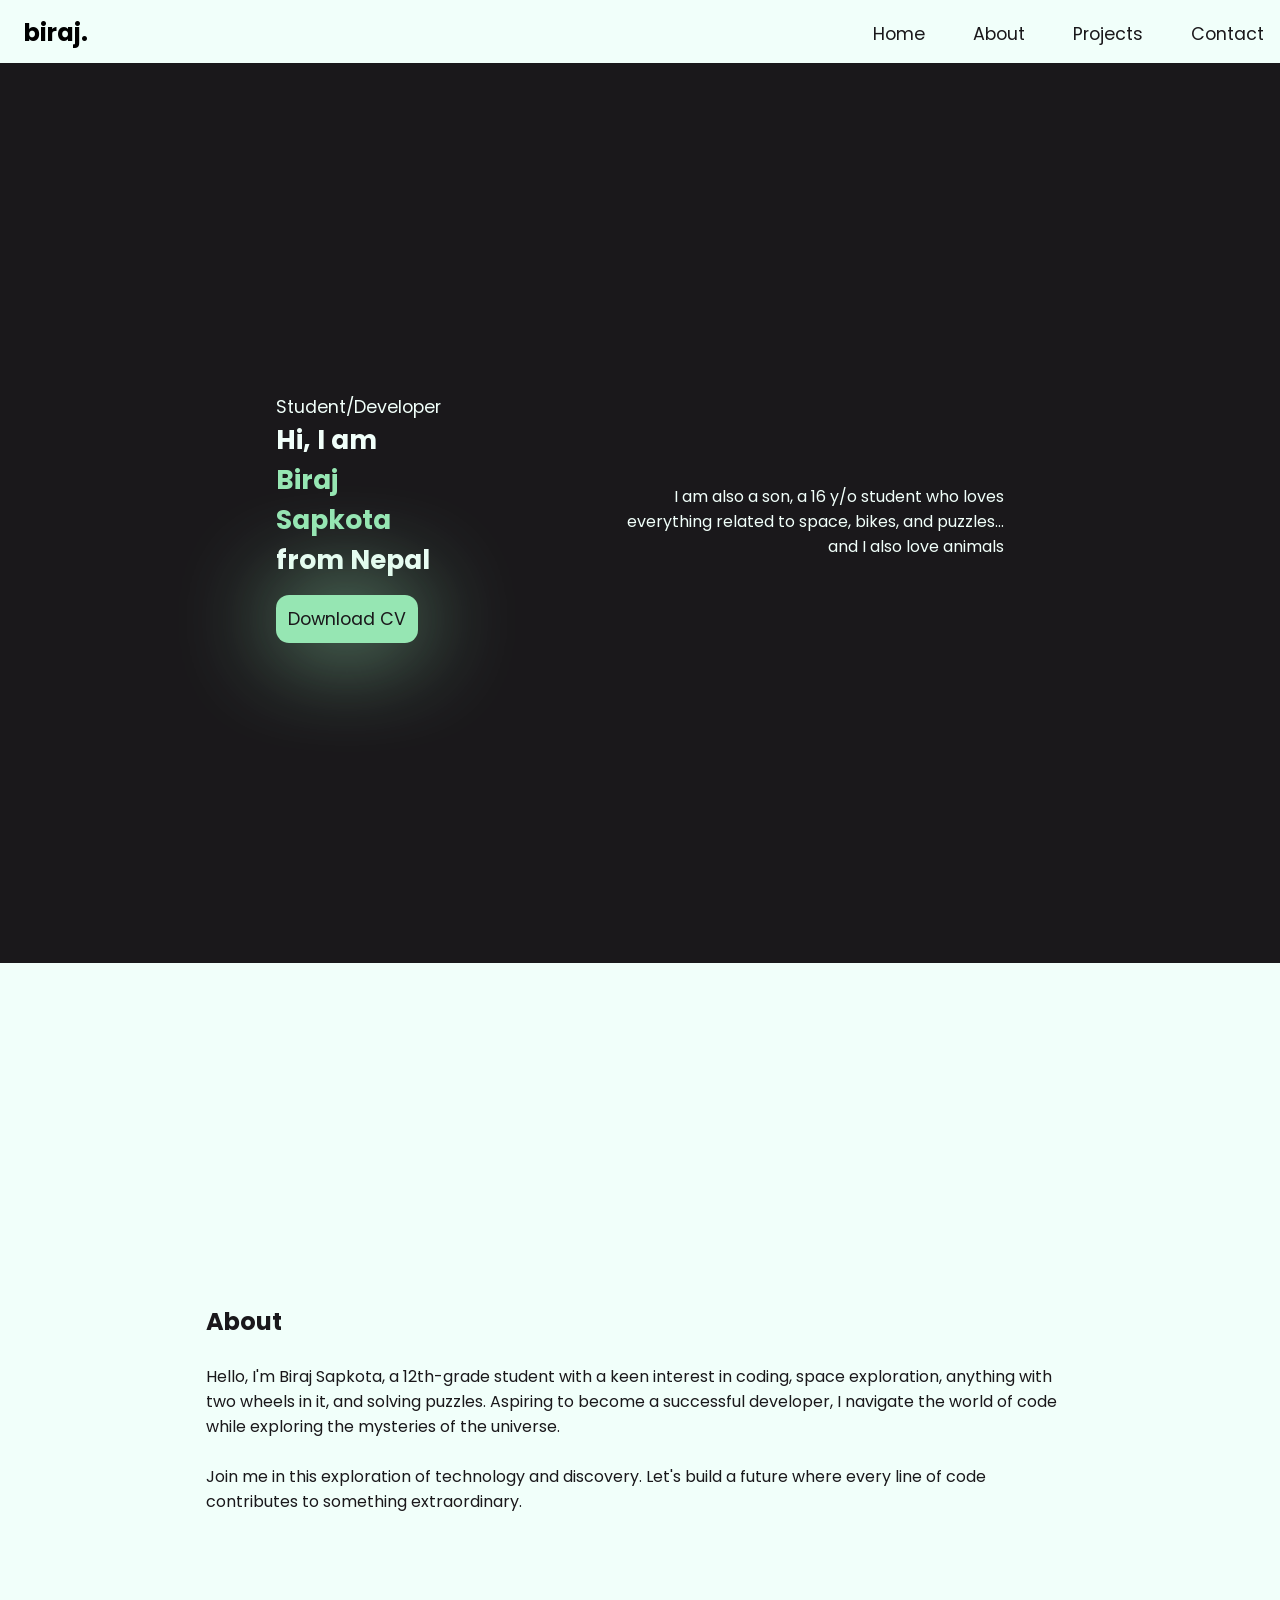
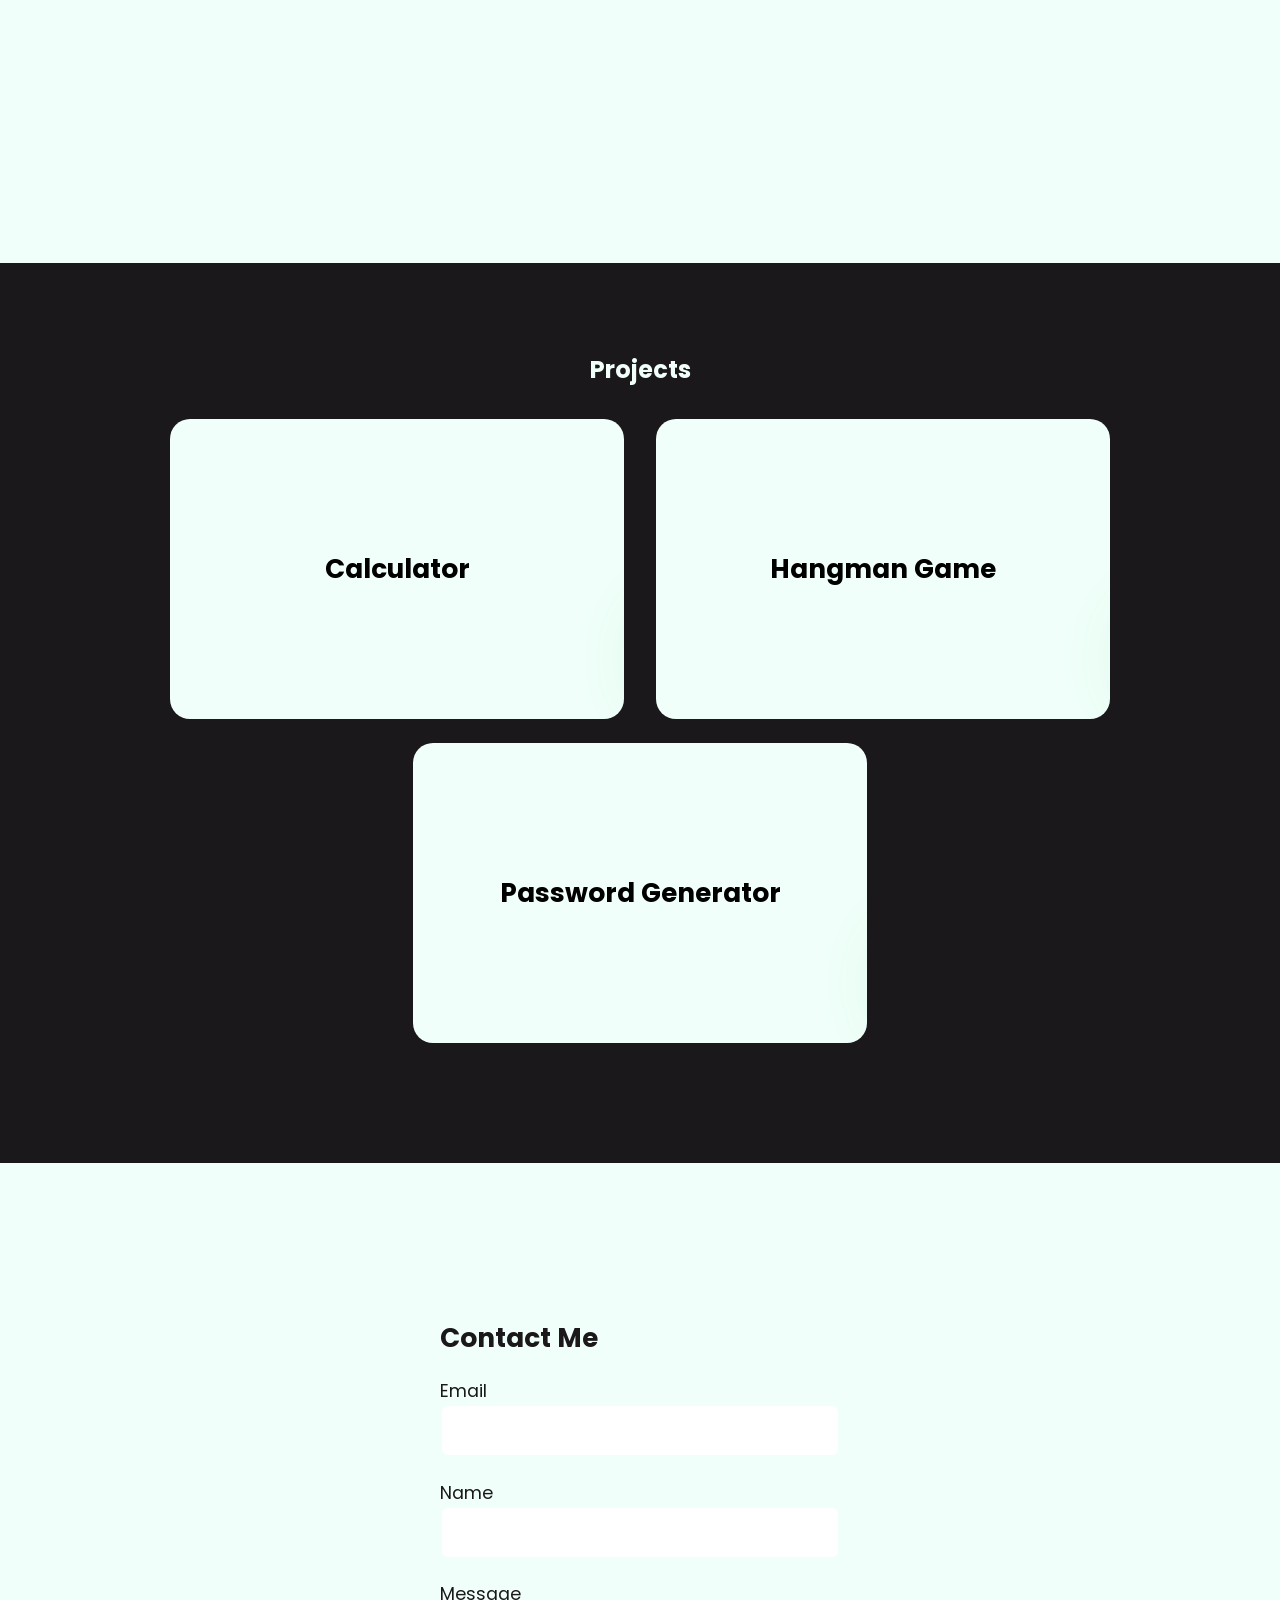
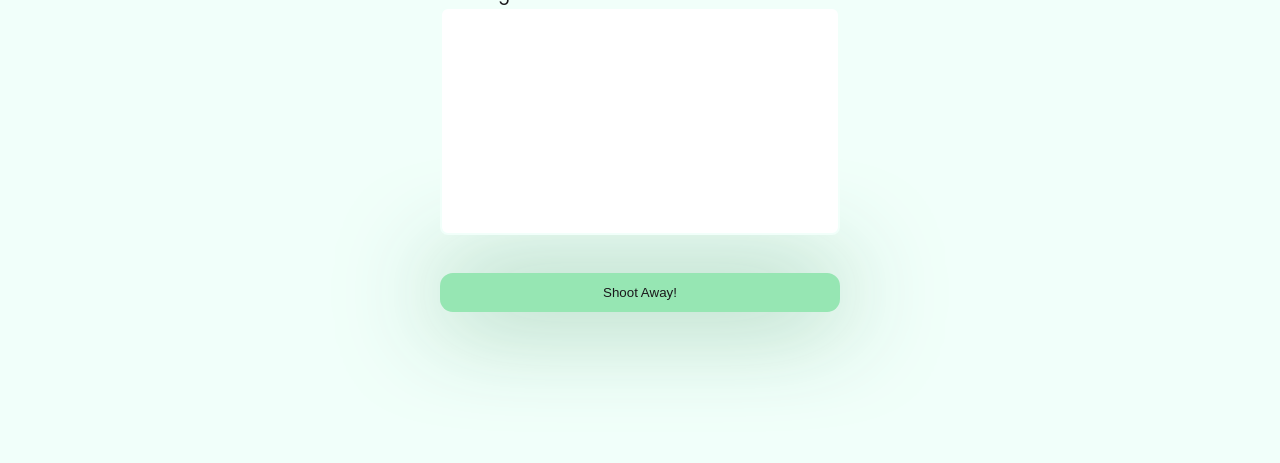
==== index.html @ c5e16ecc "Update index.html minor changes" ====
<!DOCTYPE html>
<html lang="en">
<head>
    <meta charset="UTF-8">
    <meta http-equiv="X-UA-Compatible" content="IE=edge">
    <meta name="viewport" content="width=device-width, initial-scale=1.0">
    <title>Biraj Sapkota</title>
    <link rel="shortcut icon" href="/photos/icon.ico?" type="image/x-icon">
    <link rel="stylesheet" href="main.css">
    <link rel="stylesheet" href="https://cdnjs.cloudflare.com/ajax/libs/font-awesome/6.5.1/css/all.min.css"
        integrity="sha512-DTOQO9RWCH3ppGqcWaEA1BIZOC6xxalwEsw9c2QQeAIftl+Vegovlnee1c9QX4TctnWMn13TZye+giMm8e2LwA=="
        crossorigin="anonymous" referrerpolicy="no-referrer" />
    <link rel="preconnect" href="https://fonts.googleapis.com">
    <link rel="preconnect" href="https://fonts.gstatic.com" crossorigin>
    <link href="https://fonts.googleapis.com/css2?family=Poppins:ital@0;1&display=swap" rel="stylesheet">
</head>

<body class="body">

    <a class="logo">biraj.</a>

    <header class="header">
        <button class="mobile-navigation hide" aria-expanded="false"></button>
        <nav>
            <ul data-visible="false" class="navbar" id="navbar">
                <li><a href="#home">Home</a></li>
                <li><a href="#about">About</a></li>
                <li><a href="#projects">Projects</a></li>
                <li><a href="#contact">Contact</a></li>
            </ul>
        </nav>
    </header>

    <section class="home full-bleed" id="home">
        <div class="container">
            <div class="header-text">
                <p class="subtitle">Student/Developer</p>
                <h1>Hi, I am <span>Biraj<br> Sapkota</span> from Nepal</h1><br>
                <a href="#home" class="downloadBtn">Download CV</a>
            </div>
            <div class="header-body right">
                <p>I am also a son, a 16 y/o student who loves everything related to space, bikes, and puzzles...
                    and I also love animals</p>
            </div>
        </div>
    </section>

    <section class="nothome full-bleed" id="about">
        <div class="nh-container">
            <div class="header-body">
                <h1>About</h1><br>
                <p>Hello, I'm Biraj Sapkota, a 12th-grade student with a keen interest in coding, space exploration,
                    anything with two wheels in it, and solving puzzles. Aspiring to become a successful developer, I
                    navigate the world of code while exploring the mysteries of the universe.</p><br>
                <p>Join me in this exploration of technology and discovery. Let's build a future where every line of
                    code contributes to something extraordinary.</p><br>
            </div>
        </div>
    </section>

    <section class="nothome full-bleed" id="projects">
        <div class="nh-container">
            <div class="header-body">
                <h1 class="left">Projects</h1>
            </div>
            <div class="card-container">
                <div class="card">
                    <h2 class="card-heading">Calculator</h2>
                    <div class="card-body">
                        <h1 class="card-title">Calculator</h1>
                        <p class="card-info">
                            A Web-based Calculator Application made using HTML, CSS, and JS
                        </p>
                        <div class="btn-wrapper">
                            <a href="https://github.com/Krampussss/Calculator" target="_blank"
                                class="card-btn">Visit (Github)</a>
                            <a href="https://krampussss.github.io/Calculator" target="_blank"
                                class="card-btn">Visit (Website)</a>
                        </div>
                    </div>
                </div>
                <div class="card">
                    <h2 class="card-heading">Hangman Game</h2>
                    <div class="card-body">
                        <h1 class="card-title">Hangman Game</h1>
                        <p class="card-info">
                            A console-based hangman game made using C
                        </p>
                        <div class="btn-wrapper">
                            <a href="https://github.com/Krampussss/Hangman-Game" target="_blank" class="card-btn">Visit (Github)</a>
                        </div>
                    </div>
                </div>
                <div class="card">
                    <h2 class="card-heading">Password Generator</h2>
                    <div class="card-body">
                        <h1 class="card-title">Password Generator</h1>
                        <p class="card-info">
                            Simple but useful password generator made using HTML, CSS, and JS
                        </p>
                        <div class="btn-wrapper">
                            <a href="https://github.com/Krampussss/Random-Password-Generator" target="_blank"
                                class="card-btn">Visit (Github)</a>
                            <a href="https://krampussss.github.io/Random-Password-Generator" target="_blank"
                                class="card-btn">Visit (Website)</a>
                        </div>
                    </div>
                </div>
            </div>
        </div>
    </section>

    <section class="nothome full-bleed" id="contact">
        <div class="nh-container">
          <div class="form-wrapper">
            <div class="header-text">
              <h1>Contact Me</h1>
            </div>
            <form action="https://formspree.io/f/xyyrynjy" method="post" autocomplete="off" id="myForm">
                <div class="form-group">
                    <label for="email">Email</label>
                    <input id="email" required type="email" name="email" autocomplete="on" onkeydown="validate()">
                    <small>Error Message</small>
                </div>
                <div class="form-group">
                    <label for="name">Name</label>
                    <input title="What shall I call you?" id="name" required type="text" name="name">
                </div>
                <div class="form-group">
                    <label for="message">Message</label>
                    <textarea name="message" id="message" rows="8" cols="100" name="message" required></textarea>
                </div>
                <button type="submit" class="button submitBtn" id="formBtn">Shoot Away!</button>
            </form>
          </div>
        </div>
      </section>
      
    <script src="script.js"></script>
</body>

</html>
---- main.css ----
@import url(https://fonts.googleapis.com/css2?family=Poppins:ital@0;1&display=swap);
* {
  margin: 0;
  padding: 0;
  box-sizing: border-box;
  list-style: none;
  scroll-behavior: smooth;
}

ul a {
  text-decoration: none;
  color: inherit;
  font-family: inherit;
  display: inline-block;
  transition: 250ms ease;
}

ul a:hover {
  color: #568259;
  cursor: pointer;
}

a:hover {
  cursor: pointer;
}

body {
  min-height: 100vh;
  background: #F1FFFA;
  font-family: "Poppins", sans-serif;
  font-size: 1.1rem;
  color: #1A181B;
}

.hide {
  display: none;
}

.navbar {
  margin-top: -30px;
  display: flex;
  gap: 3rem;
  justify-content: right;
  background-color: #F1FFFA;
  padding: 1rem;
}

.logo {
  top: 1rem;
  left: 1rem;
  z-index: 1000;
  color: #F1FFFA;
  padding: 0.5rem;
  font-size: 1.5rem;
  font-weight: bold;
  display: inline;
}

@media (min-width: 40em) {
  .logo {
    position: sticky;
    top: 0.5rem;
    mix-blend-mode: difference;
  }
}
@media (max-width: 30em) {
  body {
    background-color: #1A181B;
  }
  .logo {
    margin: 2rem;
  }
  .navbar {
    margin-top: 0rem;
    position: fixed;
    inset: 0 0 0 30%;
    flex-direction: column;
    padding: 2rem;
    z-index: 100;
    transform: translateX(100%);
    transition: transform 300ms ease-out;
    background-color: #F1FFFA;
    border-left: 2px solid black;
  }
  .mobile-navigation {
    display: block;
    position: fixed;
    background: url("/photos/bars-solid.svg");
    width: 2rem;
    background-repeat: no-repeat;
    aspect-ratio: 1;
    right: 1rem;
    top: 2rem;
    z-index: 10000;
    border: none;
  }
}
@media (max-width: 47em) {
  .home .header-body {
    display: none;
  }
  .header-text {
    text-align: center;
    line-height: 3rem;
  }
}
.right {
  text-align: right;
}

.left {
  text-align: left;
}

section {
  min-height: 100vh;
  display: flex;
  justify-content: center;
  align-items: center;
  overflow: auto;
}
section:nth-child(odd) {
  color: #F1FFFA;
  background: #1A181B;
}
section:nth-child(even) {
  background: #F1FFFA;
  color: #1A181B;
}

.full-bleed {
  box-shadow: 0 0 0 100vmax #121212;
  -webkit-clip-path: inset(0 -100vmax);
          clip-path: inset(0 -100vmax);
  min-height: 100vh;
}

.downloadBtn,
.card-btn,
.submitBtn {
  cursor: pointer;
  text-decoration: none;
  color: #1A181B;
  background-color: #96E6B3;
  border-radius: 13px;
  padding: 0.75rem;
  transition: 300ms ease;
  box-shadow: 0px 0px 100px 0px rgba(150, 230, 179, 0.9);
}

.downloadBtn:hover,
.card-btn:hover,
.submitBtn:hover {
  color: #568259;
  background: #F1FFFA;
  box-shadow: 0px 0px 130px 0px rgba(241, 255, 250, 0.9);
}

section .nothome {
  flex-direction: column;
}

.nh-container {
  padding: 1.25rem;
  display: flex;
  align-items: center;
  justify-content: center;
  flex-direction: column;
  gap: 1rem;
  text-align: left;
  min-height: 100vh;
}

.container {
  padding: 1.25rem;
  display: flex;
  align-items: center;
  justify-content: center;
  flex-direction: row;
  gap: 10rem;
  margin-inline: auto;
  max-width: 60%;
}

.nothome .header-text {
  text-align: left;
  line-height: 3rem;
  max-width: 600px;
}

.header-text span {
  color: #96E6B3;
}

.header-body {
  flex-wrap: wrap;
  height: auto;
  font-size: 1rem;
  max-width: 70%;
  margin-top: 1rem;
}

.card-container {
  margin-top: -2rem;
  padding: 3rem;
  display: flex;
  flex-wrap: wrap;
  justify-content: space-around;
  gap: 1.5rem;
}

h2 {
  color: black;
}

.card {
  display: flex;
  flex-direction: column;
  align-items: center;
  justify-content: center;
  background: #F1FFFA;
  flex: 1 0 calc(50% - 20px);
  max-width: calc(50% - 20px);
  height: 300px;
  aspect-ratio: 1;
  border-radius: 20px;
  overflow: hidden;
  position: relative;
}
@media (max-width: 55em) {
  .card {
    flex: 1 0 calc(100% - 30px);
    max-width: calc(100% - 30px);
    font-size: 1rem;
  }
}

.card-body {
  width: 100%;
  height: 100%;
  top: 0;
  right: -100%;
  position: absolute;
  background: #F1FFFA;
  border-radius: 15px;
  color: #1A181B;
  padding: 2.5rem;
  display: flex;
  flex-direction: column;
  justify-content: center;
  transition: 350ms ease-in-out;
}

.card:hover .card-body {
  right: 0;
}

.card-title {
  text-transform: uppercase;
  font-size: 1.5rem;
  font-weight: 500;
}

.card-info {
  line-height: 2rem;
  margin: 40px 0;
}

.btn-wrapper {
  display: flex;
  gap: 1rem;
}

.card-btn {
  text-decoration: none;
  color: #1A181B;
  background-color: #96E6B3;
  width: -moz-fit-content;
  width: fit-content;
  border-radius: 13px;
  padding: 0.75rem;
  transition: 300ms ease;
}

.form-wrapper {
  background-color: #F1FFFA;
  border-radius: 1rem;
  width: 400px;
  max-width: 100%;
  text-align: left;
}
.form-wrapper .header-text {
  width: 100%;
}
.form-wrapper h1 {
  margin-bottom: 1rem;
}
.form-wrapper form {
  width: 100%;
  max-width: 400px;
}
.form-wrapper .form-group {
  margin-bottom: 5px;
  padding-bottom: 1.1rem;
  position: relative;
}
.form-wrapper .form-group input,
.form-wrapper .form-group textarea {
  outline: none;
  width: 100%;
  padding: 0.75rem;
  border-radius: 8px;
  font-size: 1rem;
  border: 2px solid #F1FFFA;
  transition: 350ms ease-in-out;
  resize: none;
}
.form-wrapper .form-group input:focus,
.form-wrapper .form-group textarea:focus {
  border: 2px solid #568259;
}
.form-wrapper .form-group input[type=text],
.form-wrapper .form-group input[type=email],
.form-wrapper .form-group textarea {
  font-family: "Poppins", sans-serif;
}
.form-wrapper .form-group small {
  position: absolute;
  bottom: 0;
  left: 0;
  color: rgb(206, 0, 0);
  visibility: hidden;
}

.submitBtn {
  margin-top: 0.5rem;
  width: 100%;
  cursor: pointer;
  border: none;
  text-decoration: none;
  color: #1A181B;
  background-color: #96E6B3;
  border-radius: 13px;
  padding: 0.75rem;
  transition: 300ms ease;
  box-shadow: 0px 0px 100px 0px rgba(112, 175, 135, 0.9);
}

@media (max-width: 40em) {
  .form-wrapper {
    font-size: 1rem;
    max-width: 60%;
  }
}/*# sourceMappingURL=main.css.map */
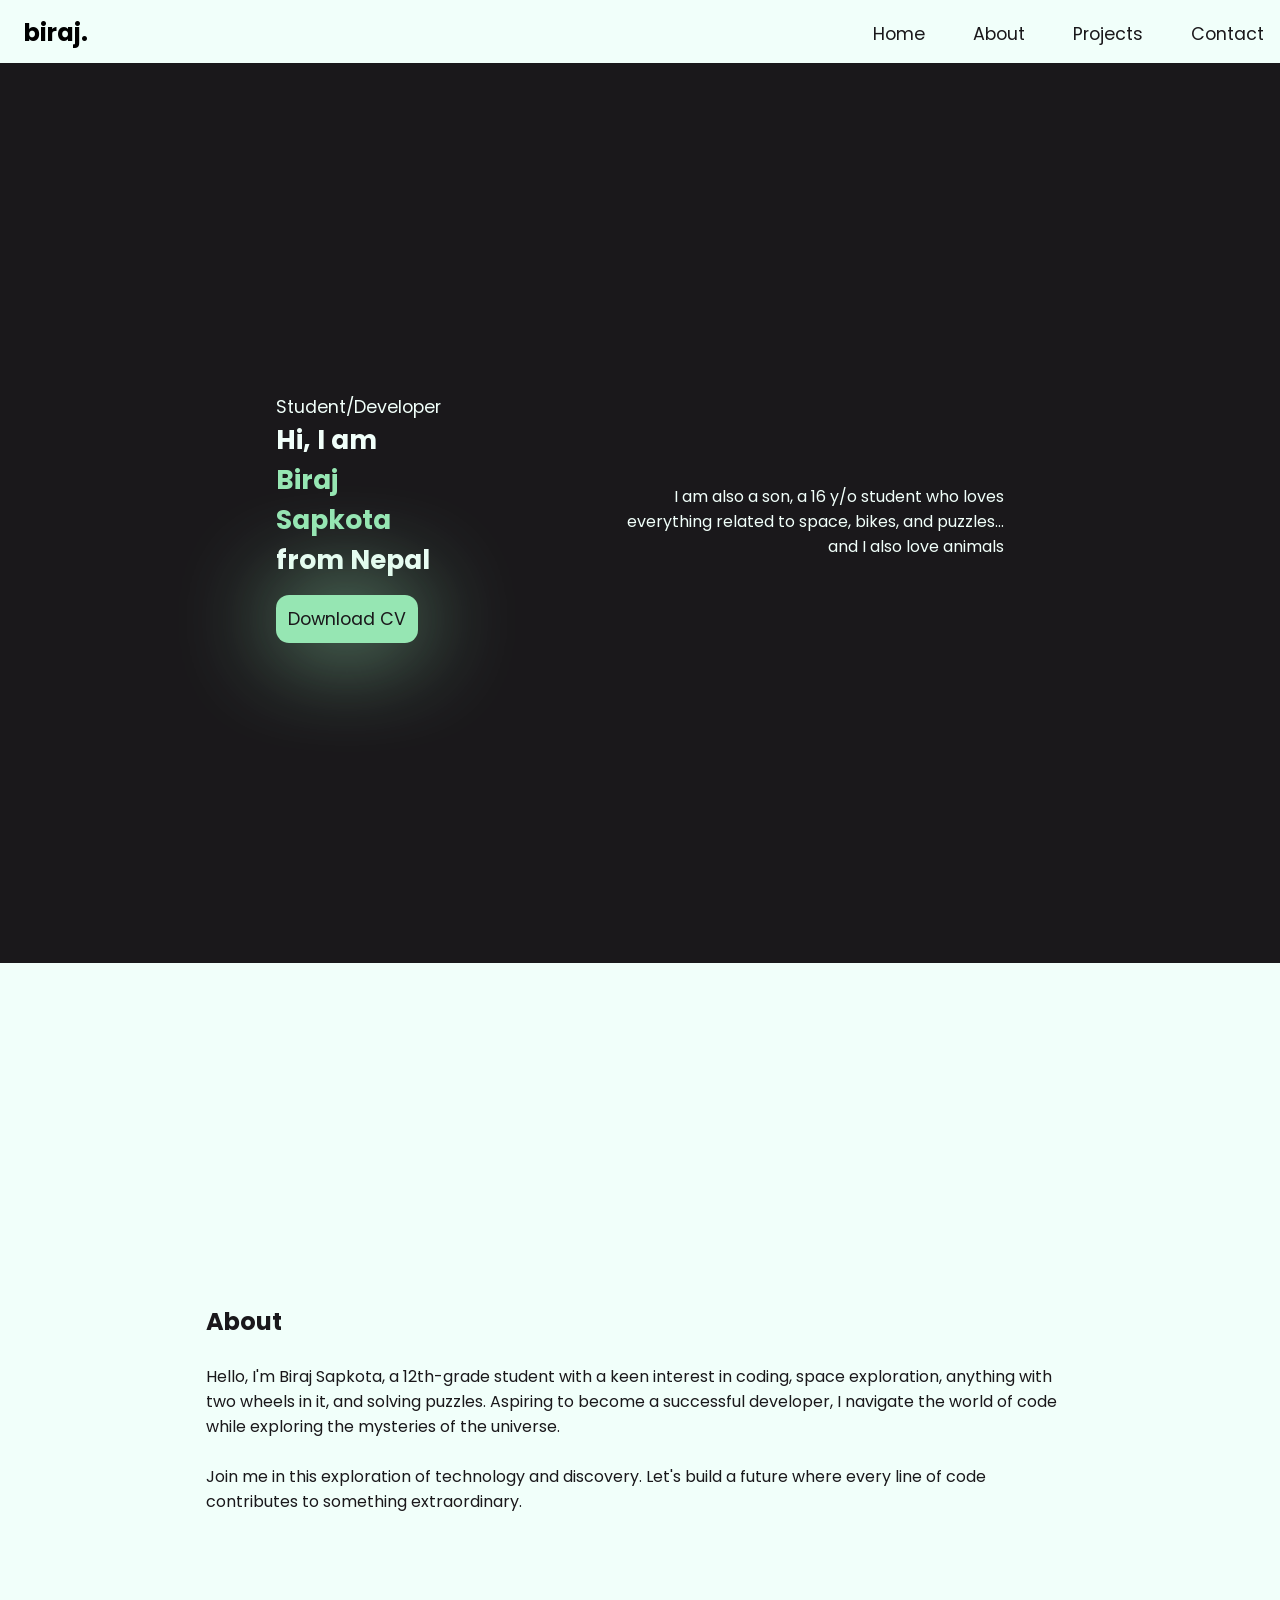
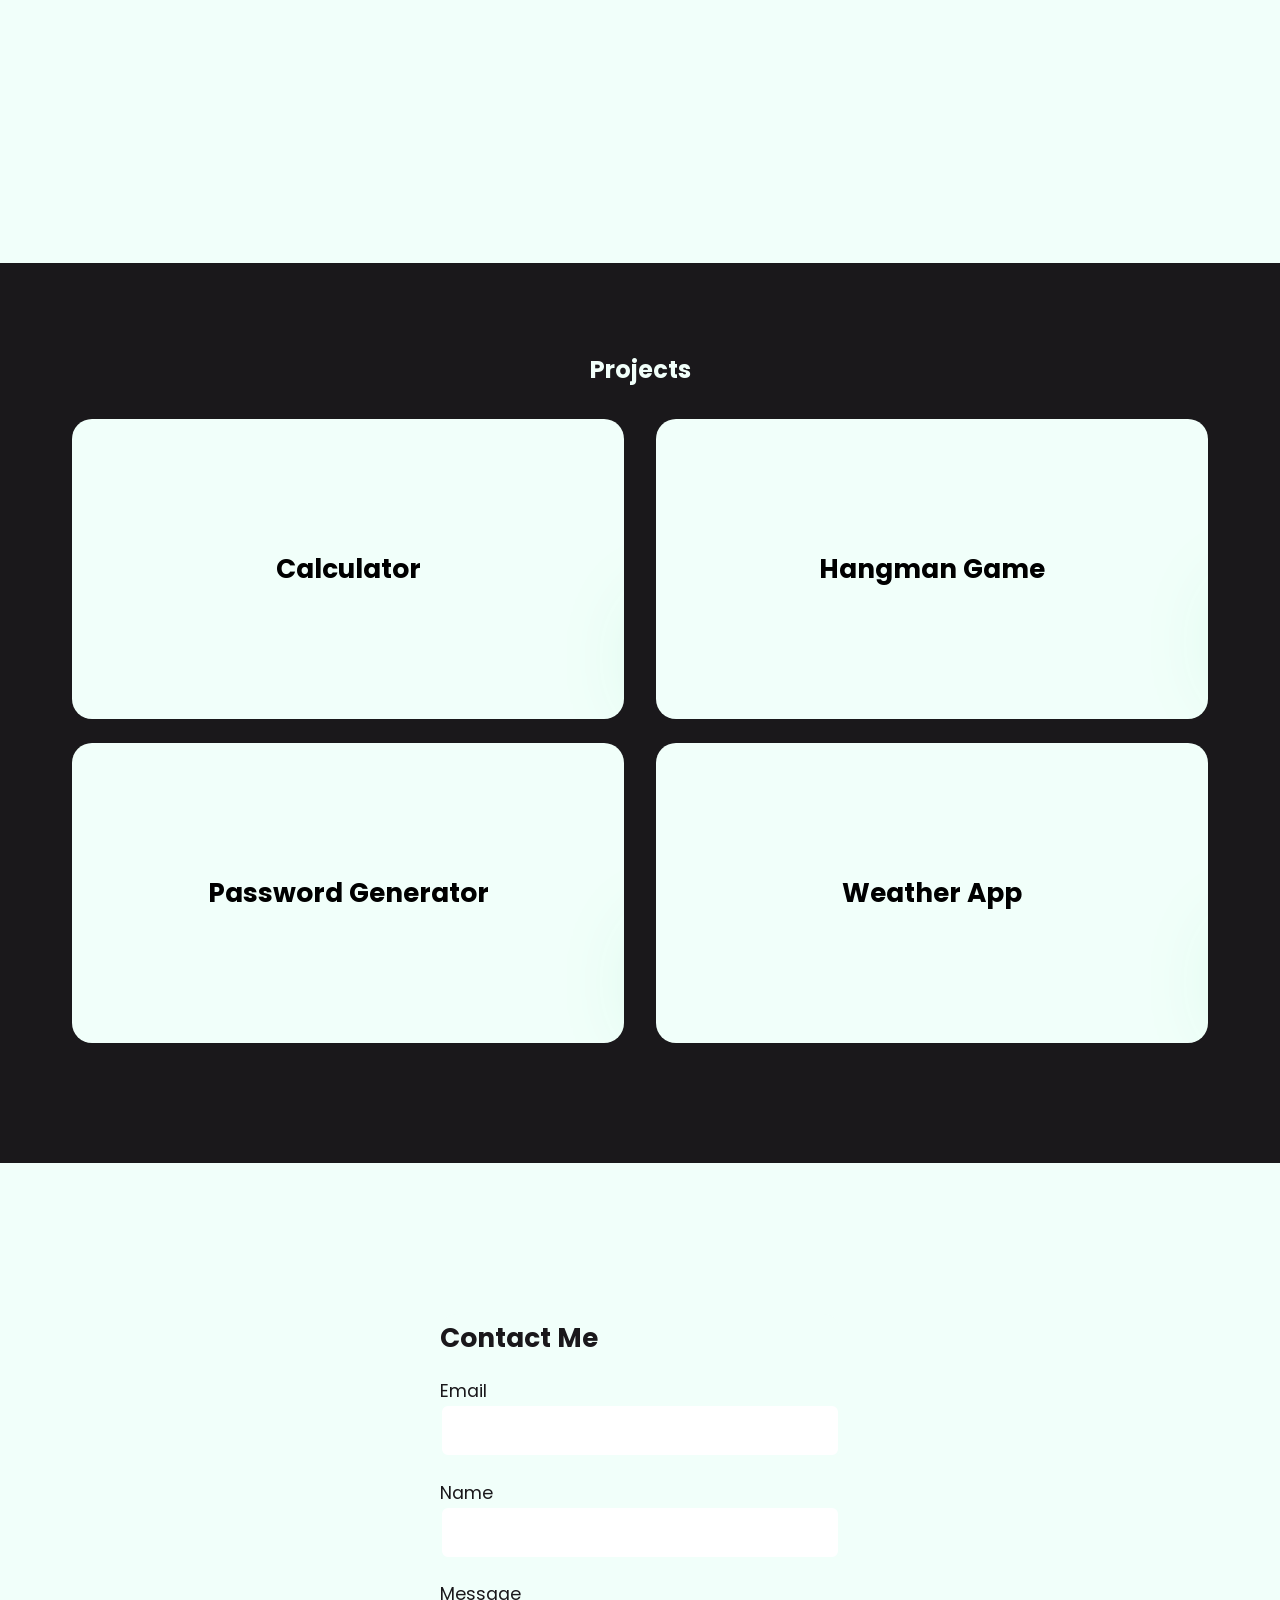
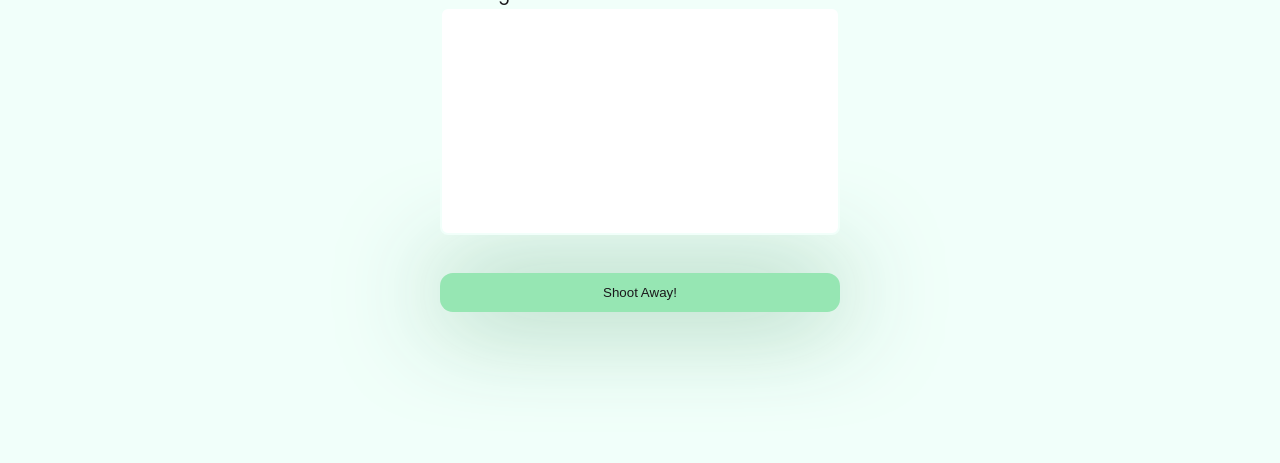
==== commit 0937661e: "update projects" ====
--- a/index.html
+++ b/index.html
@@ -5,8 +5,8 @@
     <meta http-equiv="X-UA-Compatible" content="IE=edge">
     <meta name="viewport" content="width=device-width, initial-scale=1.0">
     <title>Biraj Sapkota</title>
-    <link rel="shortcut icon" href="/photos/icon.ico?" type="image/x-icon">
-    <link rel="stylesheet" href="main.css">
+    <link rel="shortcut icon" href="./photos/icon.ico" type="image/x-icon">
+    <link rel="stylesheet" href="./main.css">
     <link rel="stylesheet" href="https://cdnjs.cloudflare.com/ajax/libs/font-awesome/6.5.1/css/all.min.css"
         integrity="sha512-DTOQO9RWCH3ppGqcWaEA1BIZOC6xxalwEsw9c2QQeAIftl+Vegovlnee1c9QX4TctnWMn13TZye+giMm8e2LwA=="
         crossorigin="anonymous" referrerpolicy="no-referrer" />
@@ -106,6 +106,21 @@
                         </div>
                     </div>
                 </div>
+                <div class="card">
+                    <h2 class="card-heading">Weather App</h2>
+                    <div class="card-body">
+                        <h1 class="card-title">Weather App</h1>
+                        <p class="card-info">
+                            A fully functional web-based weather app made using HTML, CSS and JS (openweathermap API)
+                        </p>
+                        <div class="btn-wrapper">
+                            <a href="https://github.com/Krampussss/weatherapp" target="_blank"
+                                class="card-btn">Visit (Github)</a>
+                            <a href="https://krampussss.github.io/weatherapp" target="_blank"
+                                class="card-btn">Visit (Website)</a>
+                        </div>
+                    </div>
+                </div>
             </div>
         </div>
     </section>
@@ -136,7 +151,7 @@
         </div>
       </section>
       
-    <script src="script.js"></script>
+    <script src="./script.js"></script>
 </body>
 
 </html>
--- a/main.css
+++ b/main.css
@@ -85,7 +85,7 @@
   .mobile-navigation {
     display: block;
     position: fixed;
-    background: url("/photos/bars-solid.svg");
+    background: url("./photos/bars-solid.svg");
     width: 2rem;
     background-repeat: no-repeat;
     aspect-ratio: 1;
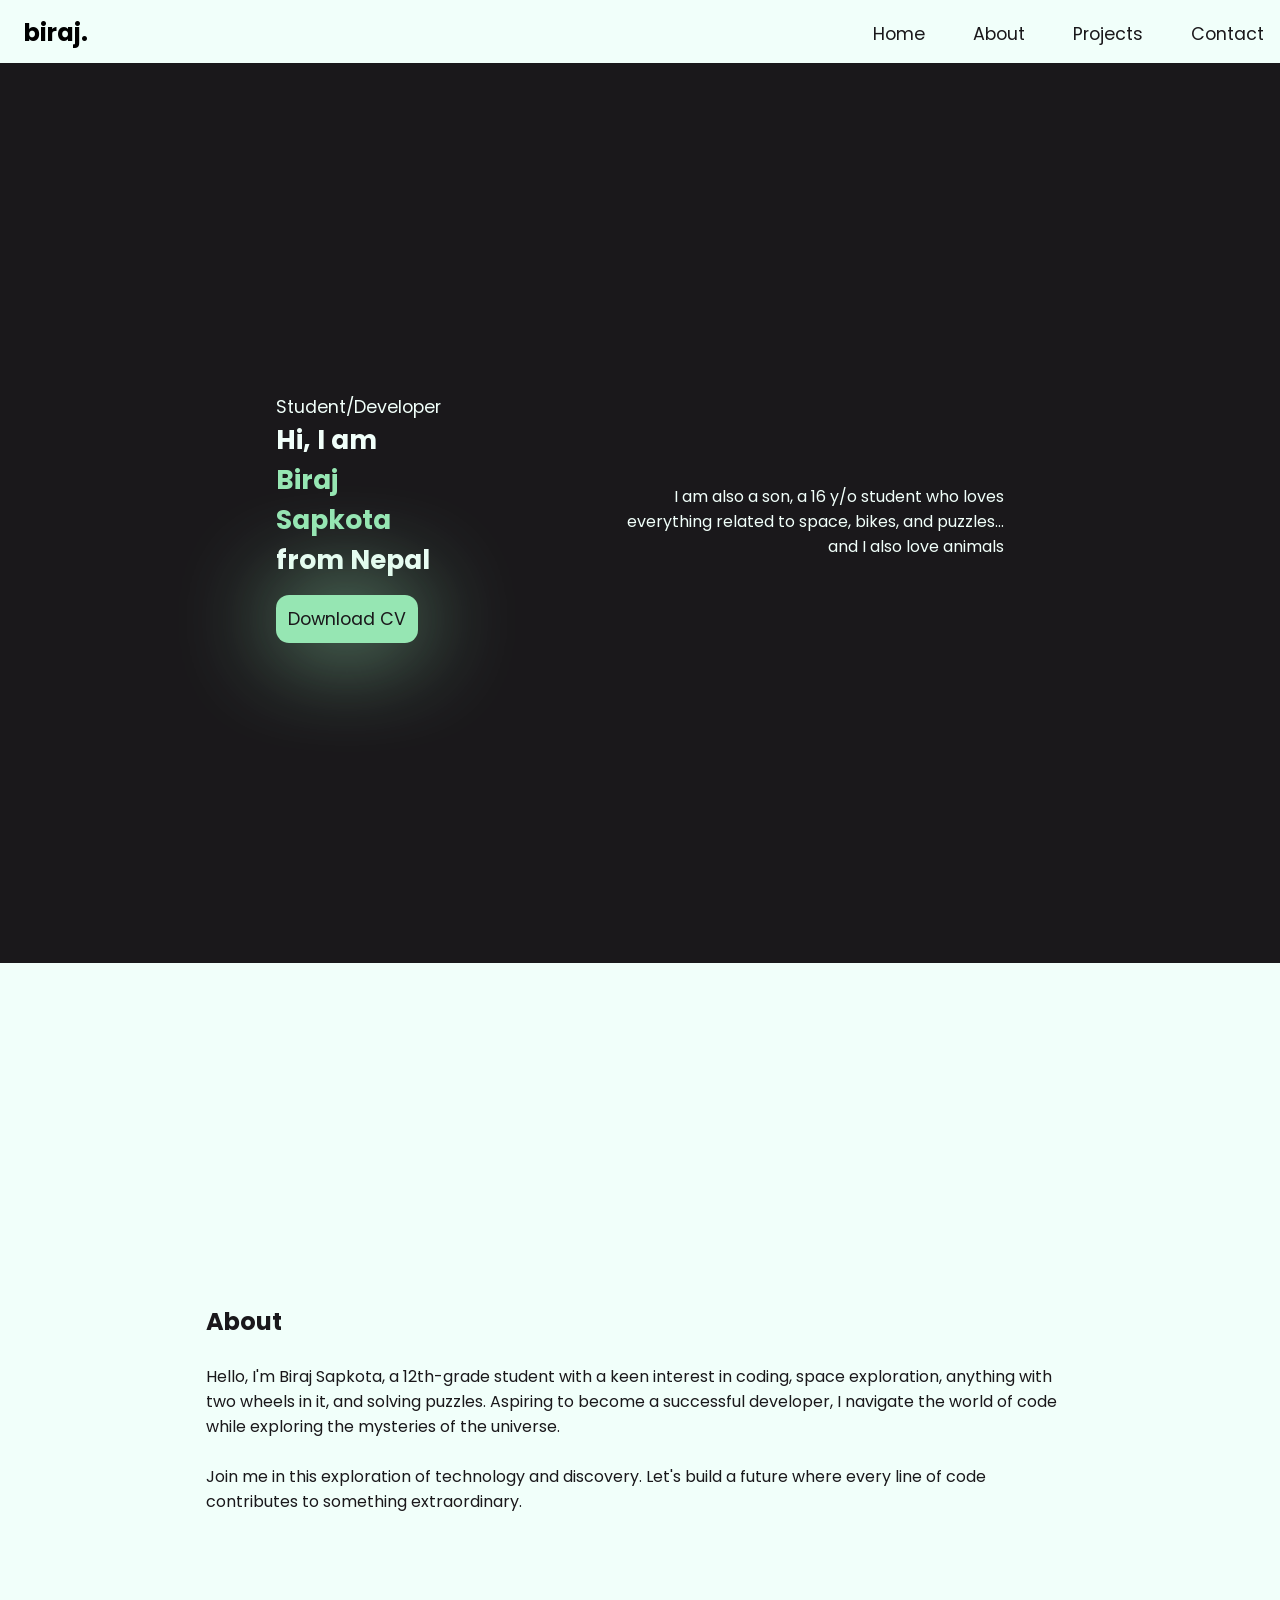
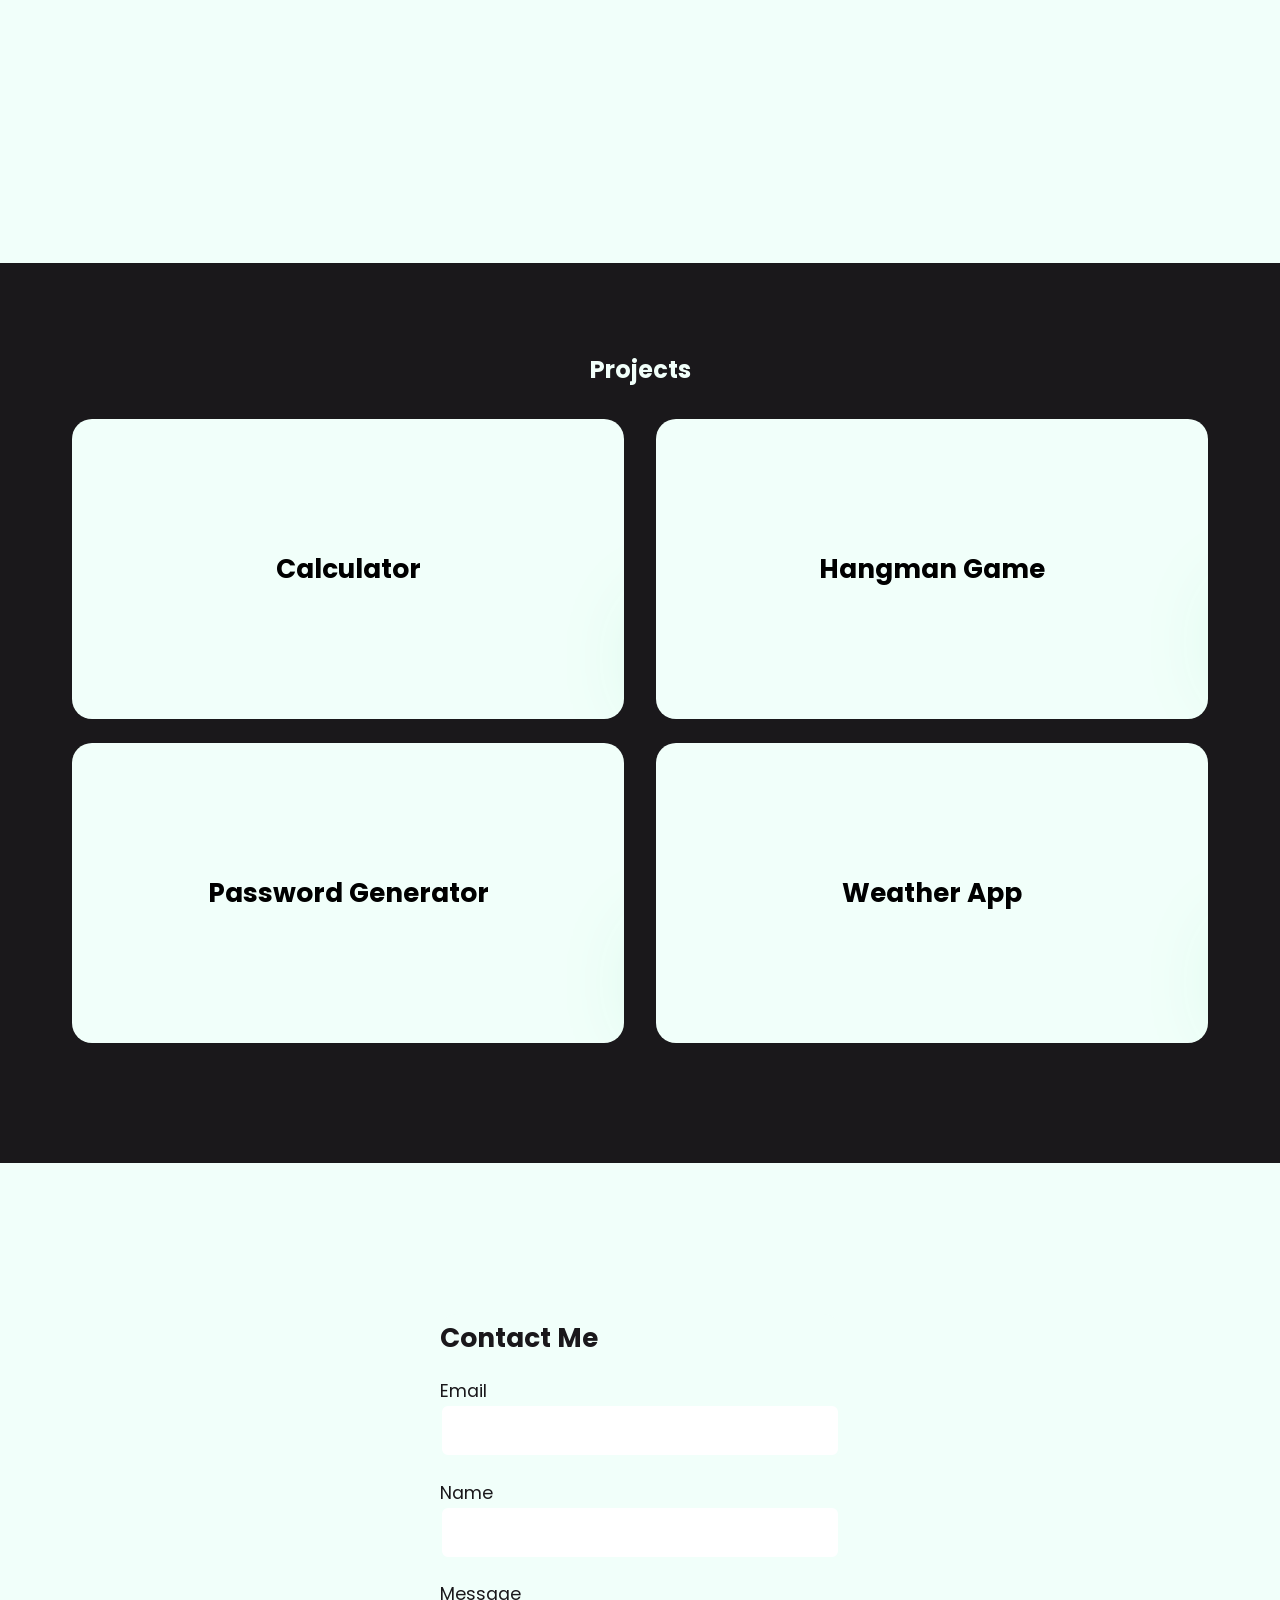
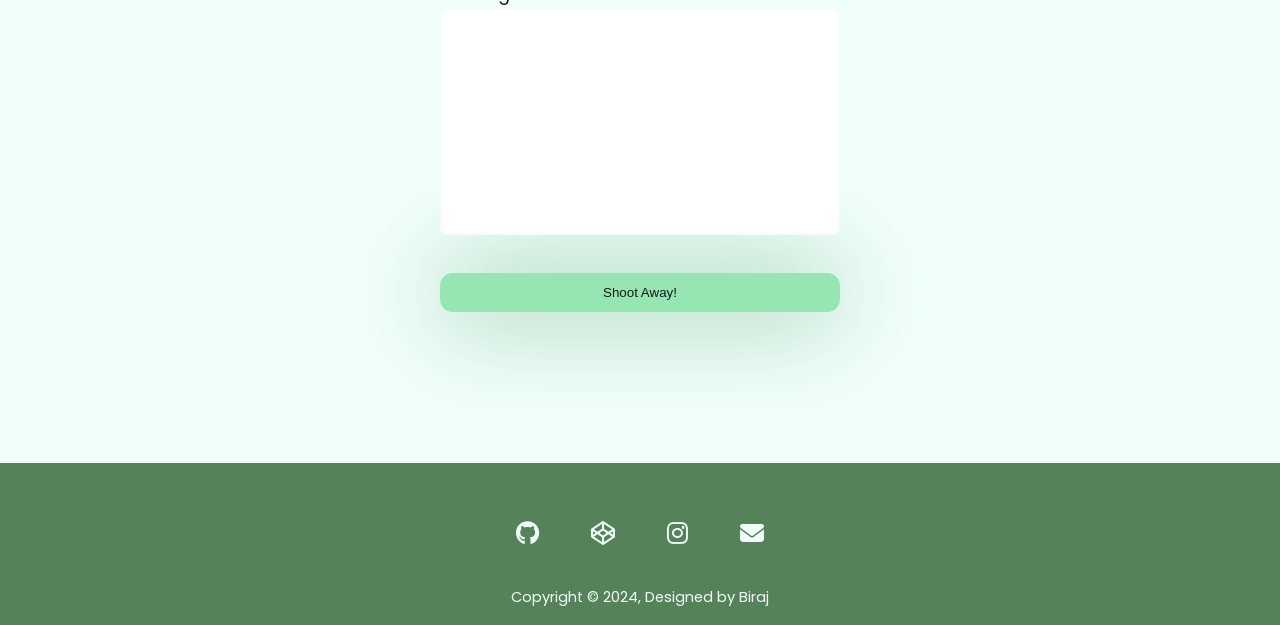
==== commit d5c26f20: "footer" ====
--- a/index.html
+++ b/index.html
@@ -150,6 +150,26 @@
           </div>
         </div>
       </section>
+
+      <footer class="footer">
+        <div class="footerContainer">
+            <div class="icons">
+                <a href="https://github.com/Krampussss" target="_blank"><i class="fa-brands fa-github"></i></a>
+                <a href="https://codepen.io/KrampusKEK" target="_blank"><i class="fa-brands fa-codepen"></i></a>
+                <a href="https://instagram.com/ig_krampus" target="_blank"><i class="fa-brands fa-instagram"></i></a>
+                <a href="mailto:birajsapkota98@gmail.com"><i class="fa fa-envelope"></i></a>
+            </div>
+        </div>
+        <div class="footerText">
+            <small>Copyright &copy; 2024, Designed by <span class="designedBy">Biraj</span></small>
+        </div>
+      </footer>
+
+
+
+
+
+
       
     <script src="./script.js"></script>
 </body>
--- a/main.css
+++ b/main.css
@@ -351,4 +351,61 @@
     font-size: 1rem;
     max-width: 60%;
   }
-}/*# sourceMappingURL=main.css.map */+}
+
+footer {
+  background-color: #568259;
+}
+
+.footerContainer {
+  display: flex;
+  flex-direction: column;
+  justify-content: center;
+  align-items: center;
+  width: 100%;
+  padding: 2rem;
+}
+
+.icons {
+  display: flex;
+  justify-content: center;
+}
+
+.icons a{
+  text-decoration: none;
+  padding: 1rem;
+  margin: 10px;
+}
+
+.icons a i{
+  font-size: 1.5rem;
+  color: #F1FFFA;
+  transition: 300ms ease-out;
+
+}
+
+.icons i:hover {
+  cursor: pointer;
+  color: #96E6B3;
+  transform: translate3d(0,-4px,40px);
+  font-size: 1.55rem;
+  box-shadow: 0px 0px 100px 5px rgba(112, 175, 135, 0.9);
+}
+
+.footerText {
+  text-align: center;
+  padding-bottom: 1rem;
+  margin-top: -1.5rem;
+  color: #F1FFFA;
+
+}
+
+.footerText > small > span {
+  opacity: 1;
+  transition: 250ms ease-out;
+}
+
+.footerText > small > span:hover {
+  opacity: 0.7;
+  cursor: pointer;
+}
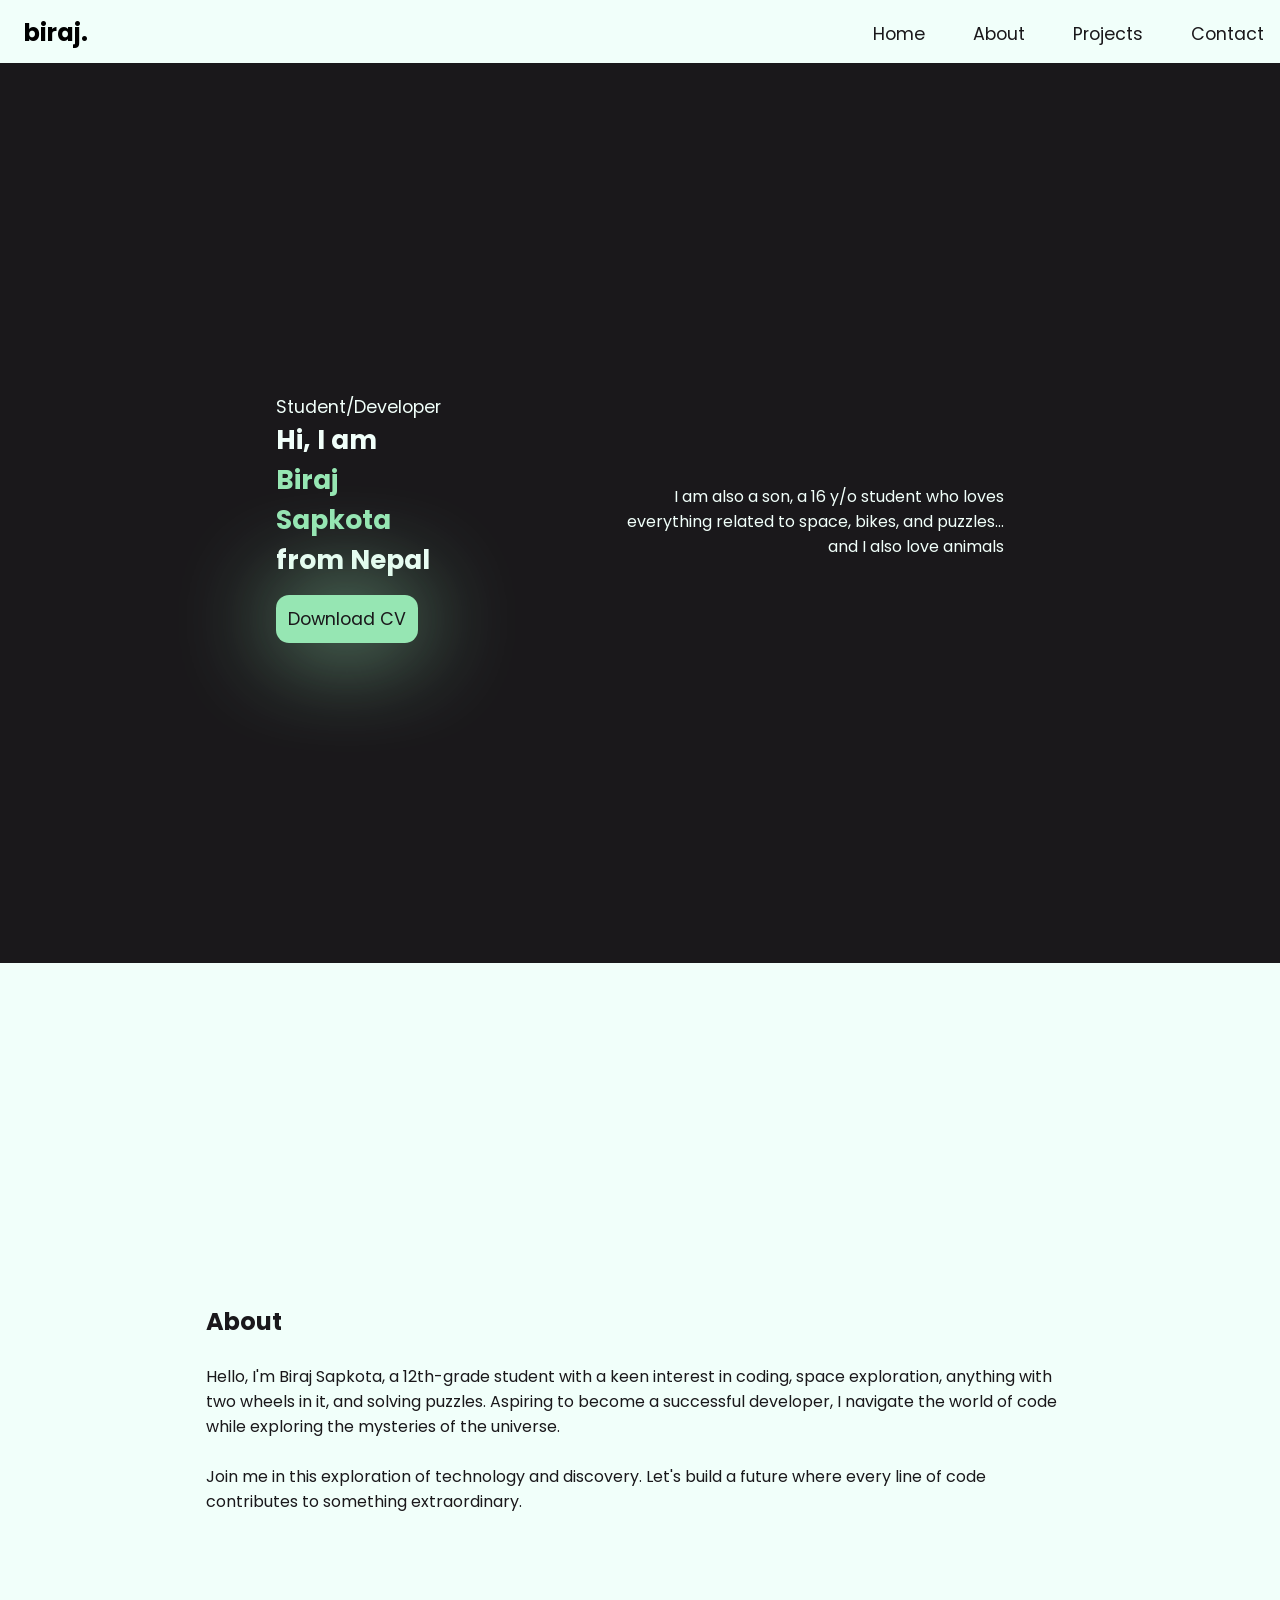
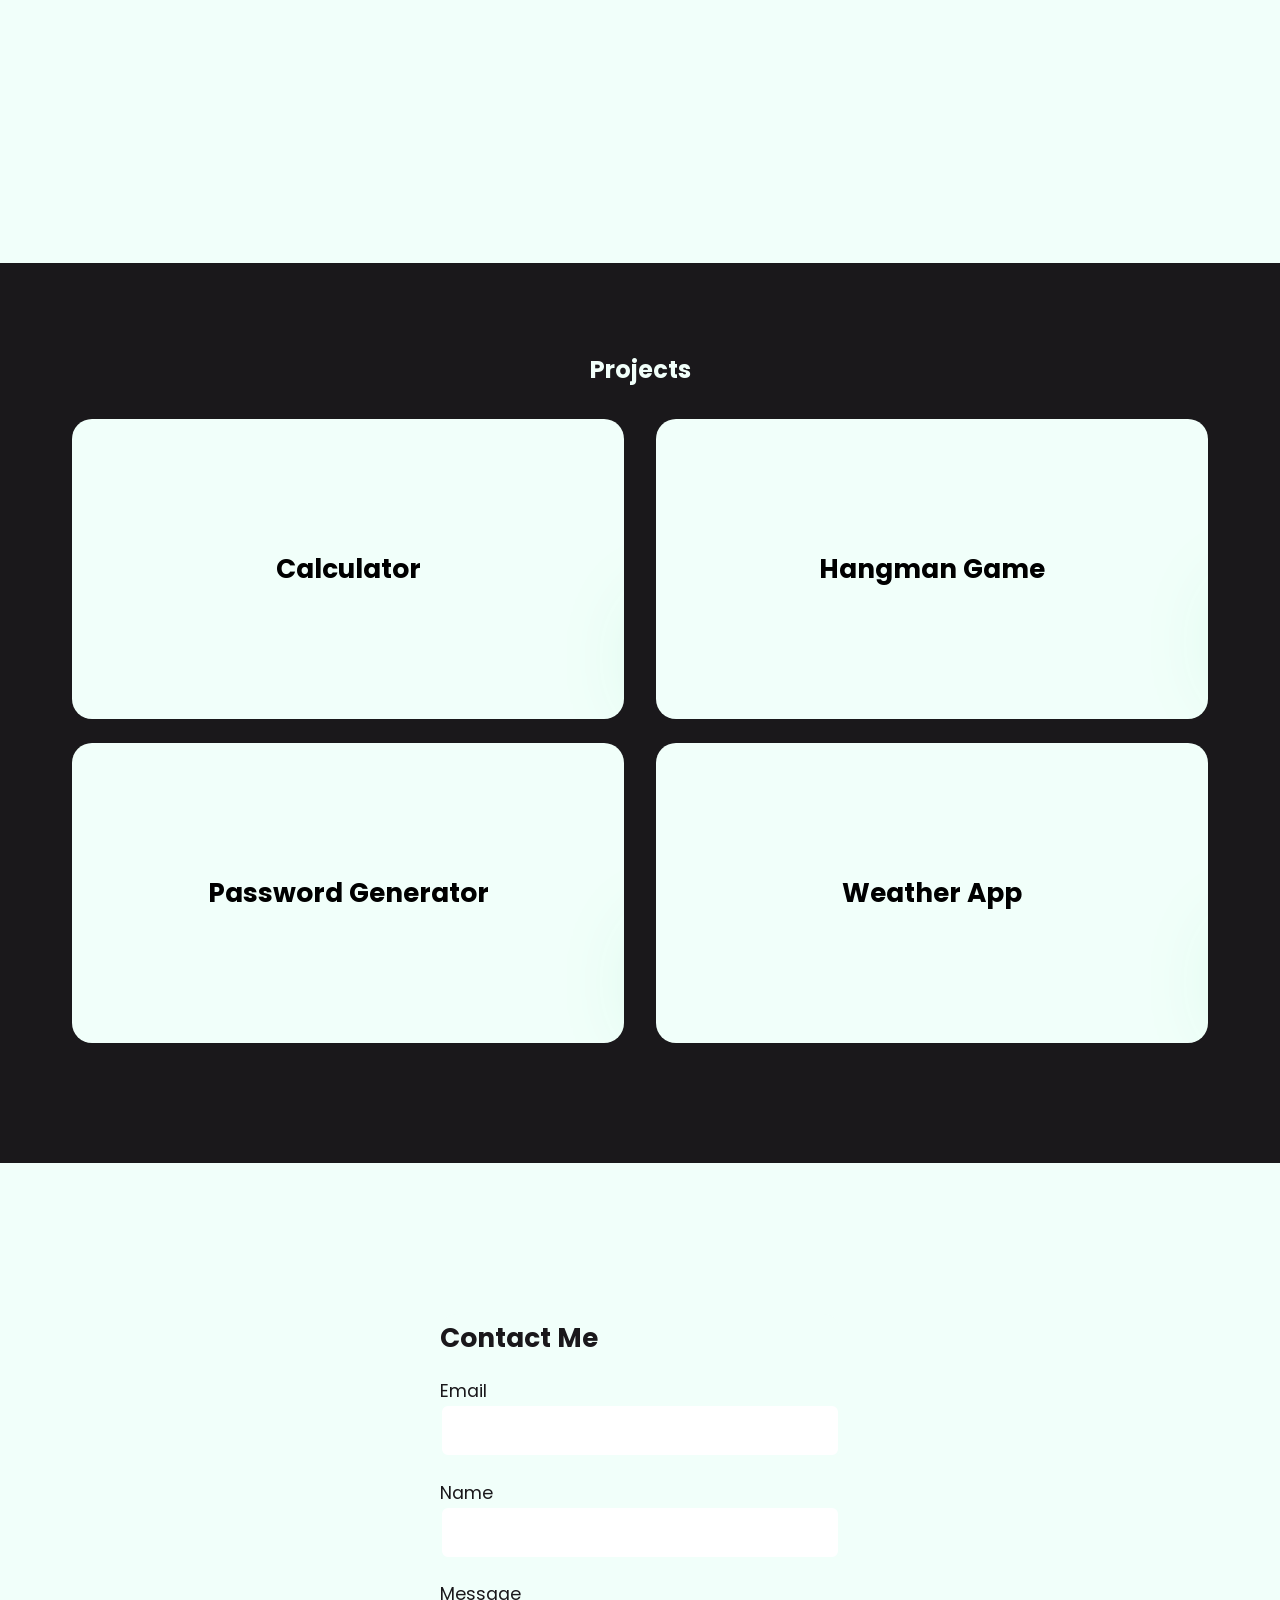
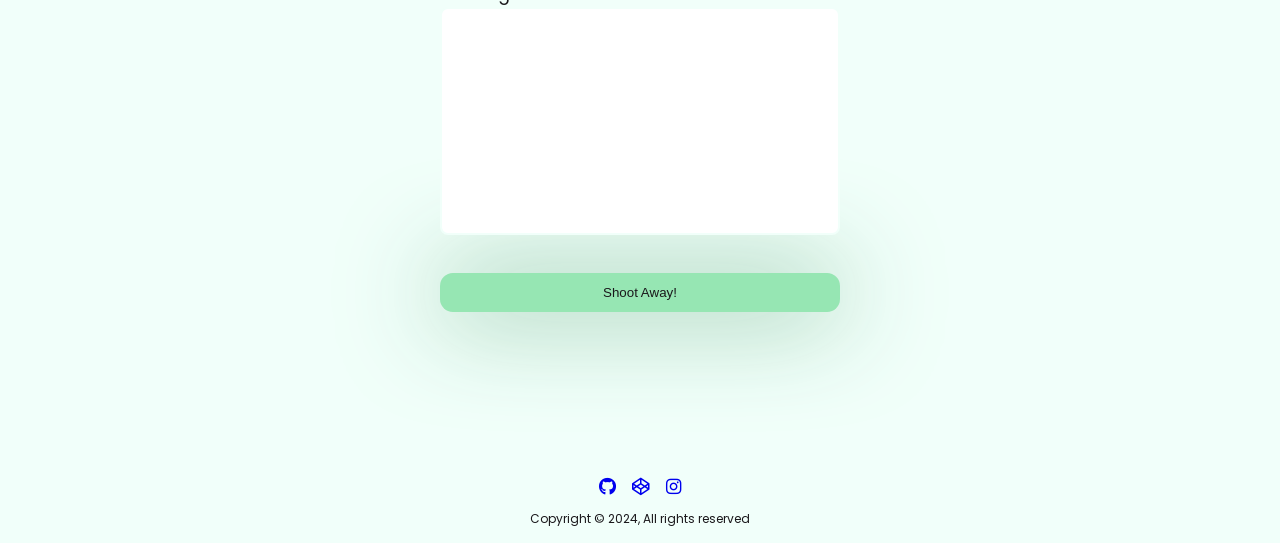
==== commit 48b8e21d: "footer changes" ====
--- a/index.html
+++ b/index.html
@@ -149,28 +149,16 @@
             </form>
           </div>
         </div>
+            
       </section>
-
-      <footer class="footer">
-        <div class="footerContainer">
-            <div class="icons">
-                <a href="https://github.com/Krampussss" target="_blank"><i class="fa-brands fa-github"></i></a>
-                <a href="https://codepen.io/KrampusKEK" target="_blank"><i class="fa-brands fa-codepen"></i></a>
-                <a href="https://instagram.com/ig_krampus" target="_blank"><i class="fa-brands fa-instagram"></i></a>
-                <a href="mailto:birajsapkota98@gmail.com"><i class="fa fa-envelope"></i></a>
-            </div>
+      <footer>
+        <div class="icon-wrapper">
+            <a href="https://github.com/Krampussss" target="_blank"><i class="fa-brands fa-github"></i></a>
+            <a href="https://codepen.io/KrampusKEK" target="_blank"><i class="fa-brands fa-codepen"></i></a>
+            <a href="https://instagram.com/ig_krampus" target="_blank"><i class="fa-brands fa-instagram"></i></a>
         </div>
-        <div class="footerText">
-            <small>Copyright &copy; 2024, Designed by <span class="designedBy">Biraj</span></small>
-        </div>
-      </footer>
-
-
-
-
-
-
-      
+        <small>Copyright &copy; 2024, All rights reserved</small>
+    </footer>
     <script src="./script.js"></script>
 </body>
 
--- a/main.css
+++ b/main.css
@@ -69,6 +69,9 @@
   }
   .logo {
     margin: 2rem;
+  }
+  footer {
+    background-color: #F1FFFA!important;
   }
   .navbar {
     margin-top: 0rem;
@@ -93,7 +96,7 @@
     top: 2rem;
     z-index: 10000;
     border: none;
-  }
+  }  
 }
 @media (max-width: 47em) {
   .home .header-body {
@@ -354,58 +357,32 @@
 }
 
 footer {
-  background-color: #568259;
-}
-
-.footerContainer {
-  display: flex;
-  flex-direction: column;
-  justify-content: center;
-  align-items: center;
-  width: 100%;
-  padding: 2rem;
-}
-
-.icons {
-  display: flex;
-  justify-content: center;
-}
-
-.icons a{
-  text-decoration: none;
-  padding: 1rem;
-  margin: 10px;
-}
-
-.icons a i{
-  font-size: 1.5rem;
-  color: #F1FFFA;
-  transition: 300ms ease-out;
-
-}
-
-.icons i:hover {
-  cursor: pointer;
-  color: #96E6B3;
-  transform: translate3d(0,-4px,40px);
-  font-size: 1.55rem;
+  background-color: transparent;
+  display: flex;
+  flex-direction: column;
+  align-items: center;
+  justify-content: center;
+  padding: 0.5rem;
+  line-height: 2rem;
+}
+
+.icon-wrapper {
+  display: flex;
+  gap: 1rem;
+}
+
+small {
+  font-size: 0.75rem;
+}
+
+.icon-wrapper a i {
+  transition: 250ms ease-in;
+}
+
+.icon-wrapper  a i:hover {
+  cursor: pointer;
+  color: #568259;
+  transform: translate3d(0,-4px,0);
+  font-size: 1.25rem;
   box-shadow: 0px 0px 100px 5px rgba(112, 175, 135, 0.9);
-}
-
-.footerText {
-  text-align: center;
-  padding-bottom: 1rem;
-  margin-top: -1.5rem;
-  color: #F1FFFA;
-
-}
-
-.footerText > small > span {
-  opacity: 1;
-  transition: 250ms ease-out;
-}
-
-.footerText > small > span:hover {
-  opacity: 0.7;
-  cursor: pointer;
 }
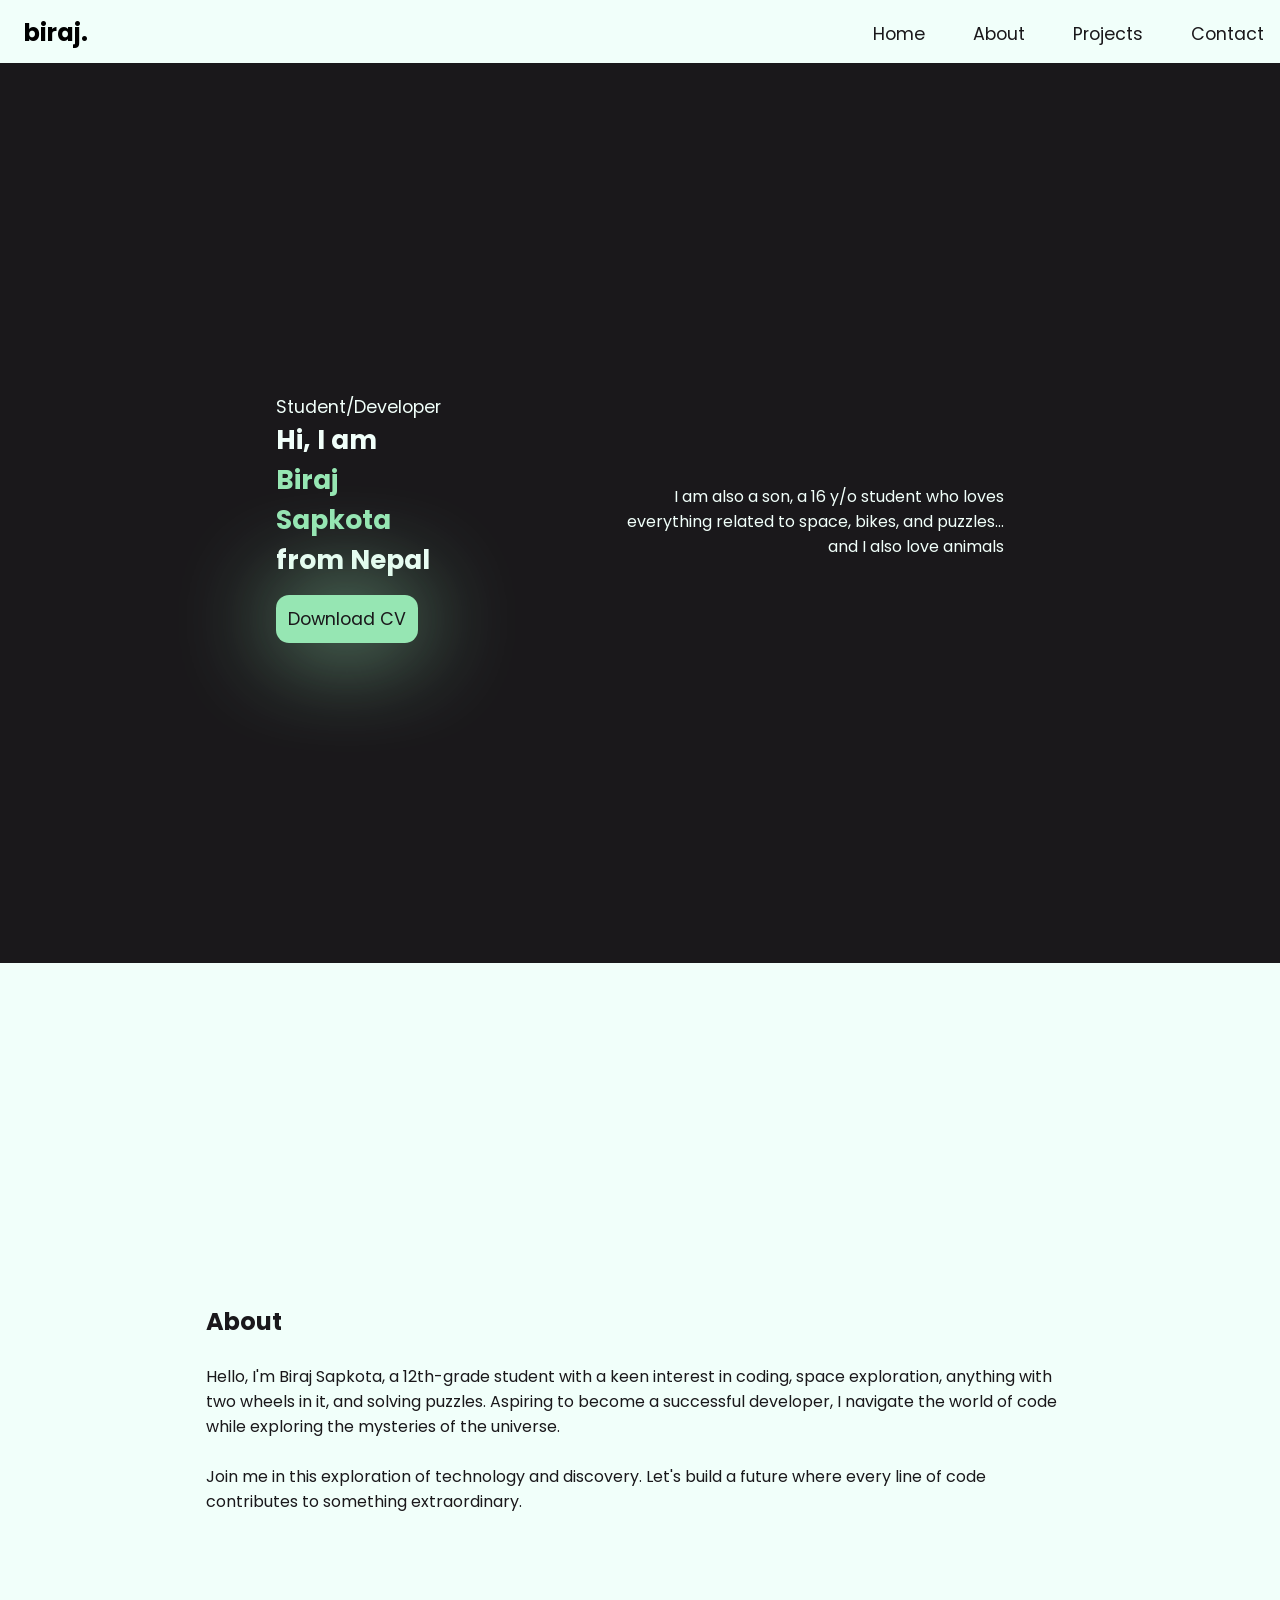
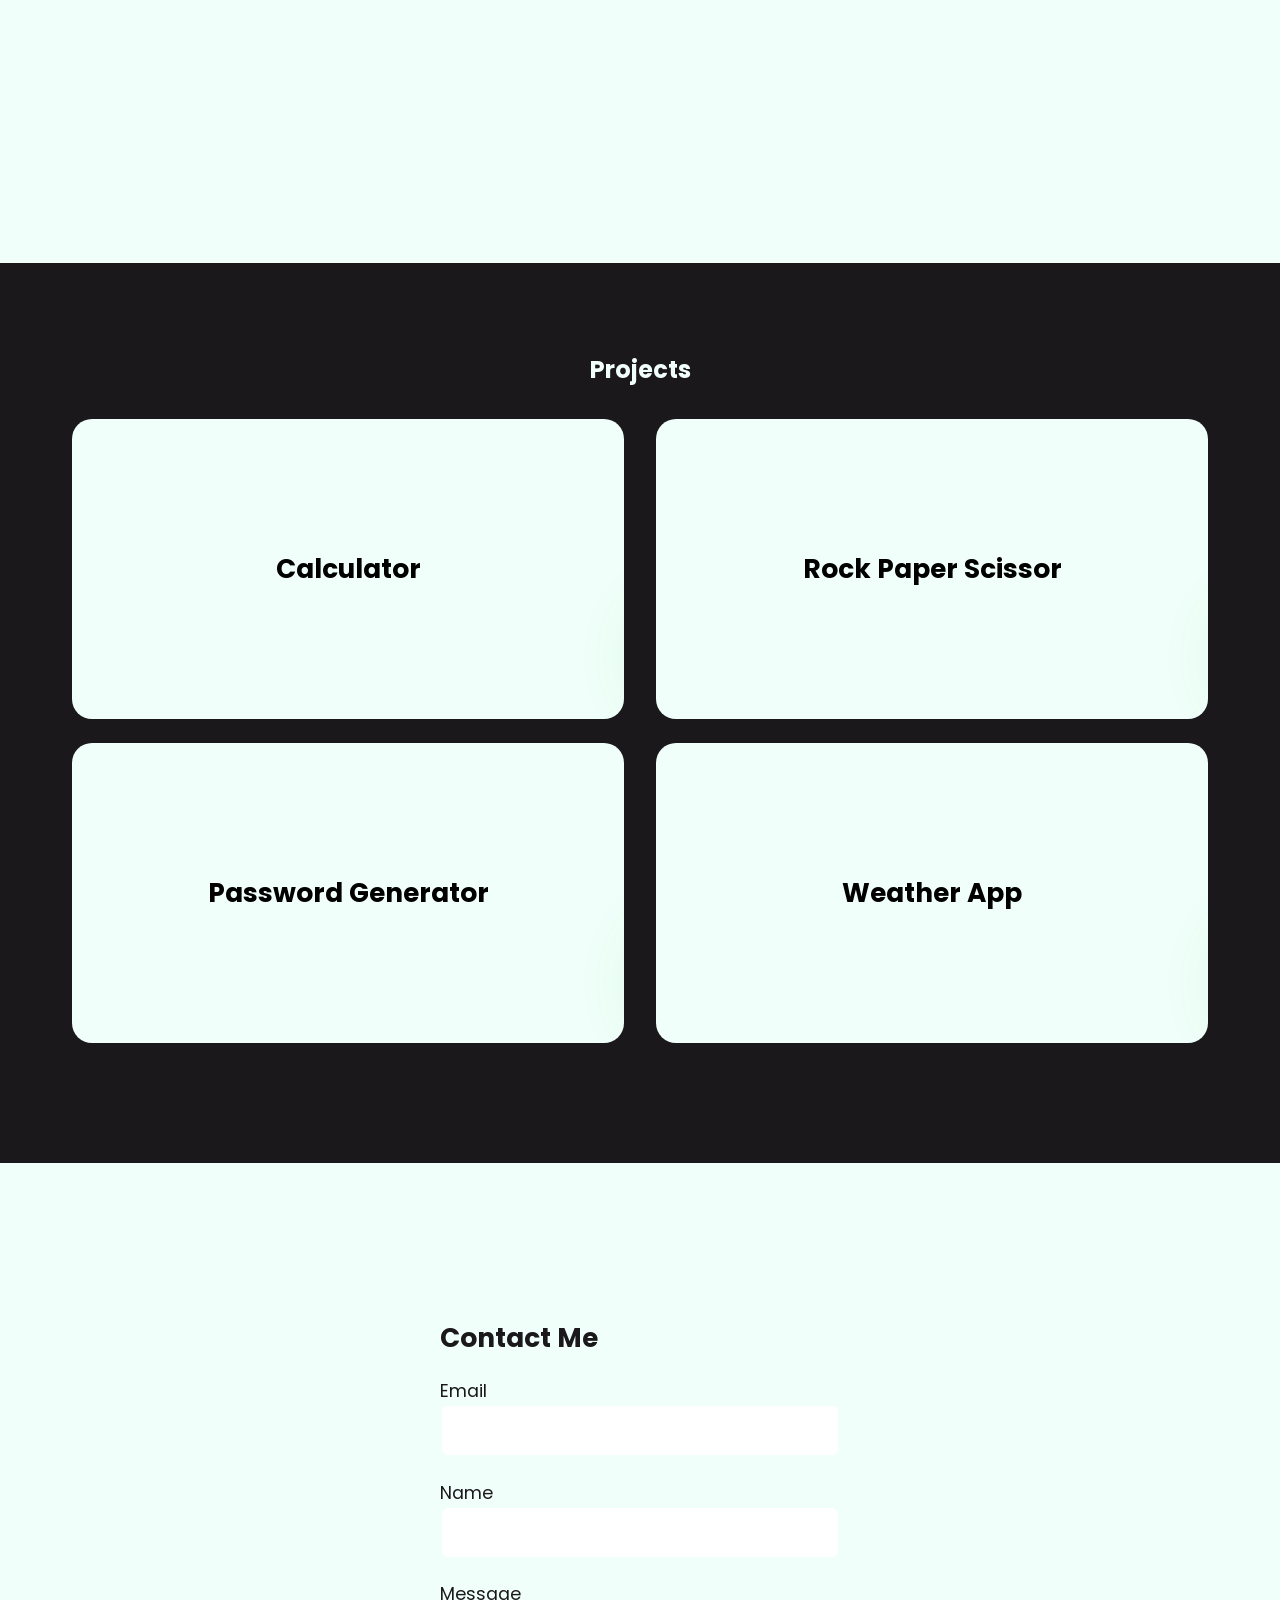
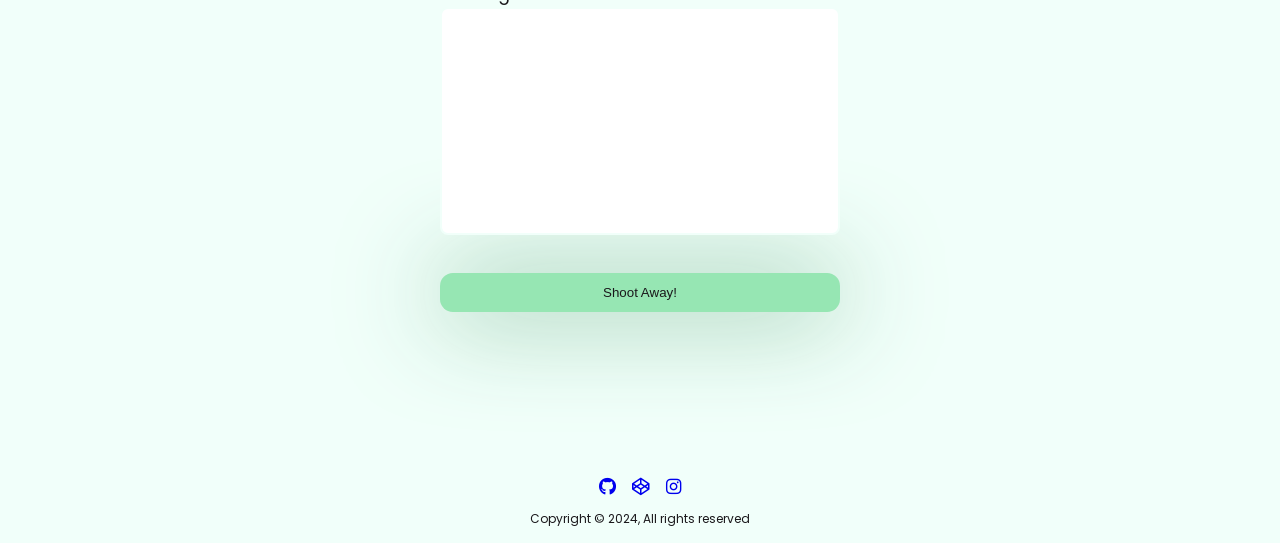
==== commit b234e304: "project changes" ====
--- a/index.html
+++ b/index.html
@@ -80,14 +80,17 @@
                     </div>
                 </div>
                 <div class="card">
-                    <h2 class="card-heading">Hangman Game</h2>
+                    <h2 class="card-heading">Rock Paper Scissor</h2>
                     <div class="card-body">
-                        <h1 class="card-title">Hangman Game</h1>
+                        <h1 class="card-title">Rock Paper Scissor</h1>
                         <p class="card-info">
-                            A console-based hangman game made using C
+                            Web based Rock Paper Scissor Game made using HTML, CSS and JS
                         </p>
                         <div class="btn-wrapper">
-                            <a href="https://github.com/Krampussss/Hangman-Game" target="_blank" class="card-btn">Visit (Github)</a>
+                            <a href="https://github.com/Krampussss/rock-paper-scissor" target="_blank"
+                                class="card-btn">Visit (Github)</a>
+                            <a href="https://krampussss.github.io/rock-paper-scissor" target="_blank"
+                                class="card-btn">Visit (Website)</a>
                         </div>
                     </div>
                 </div>
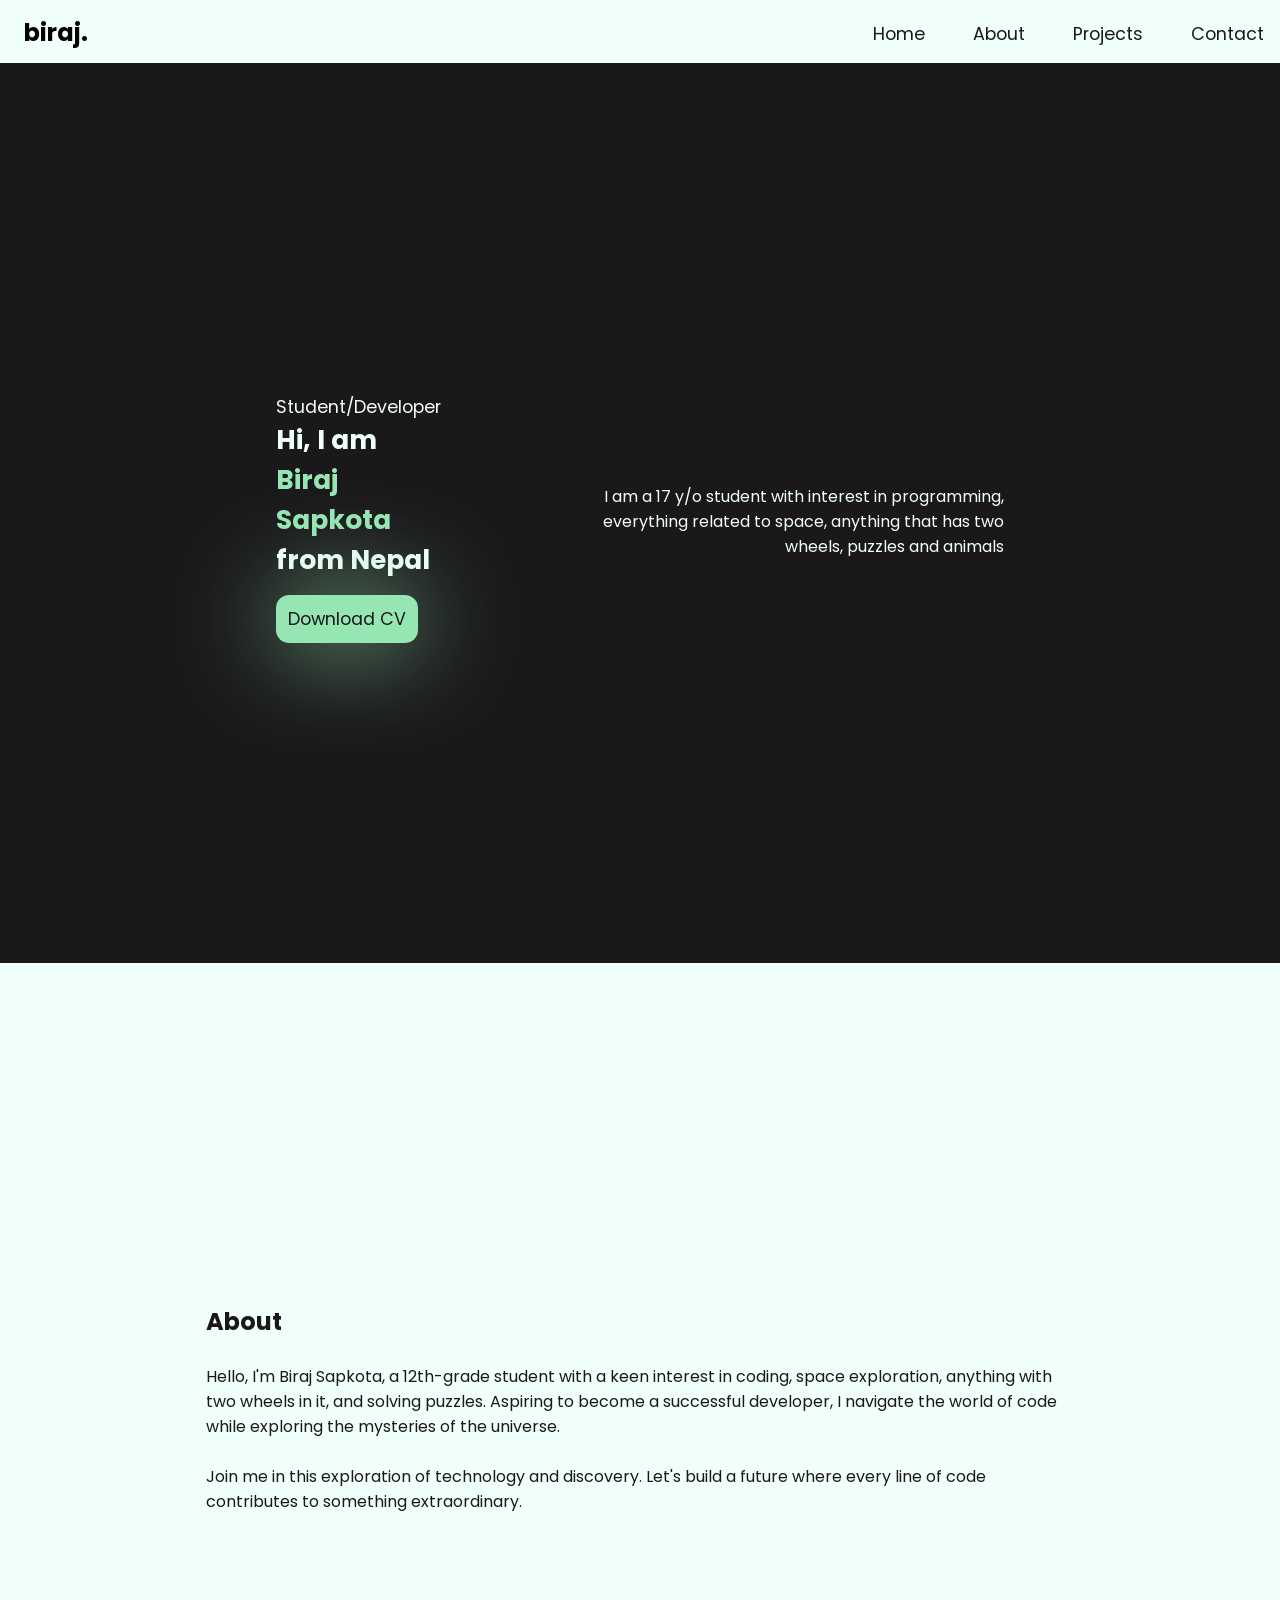
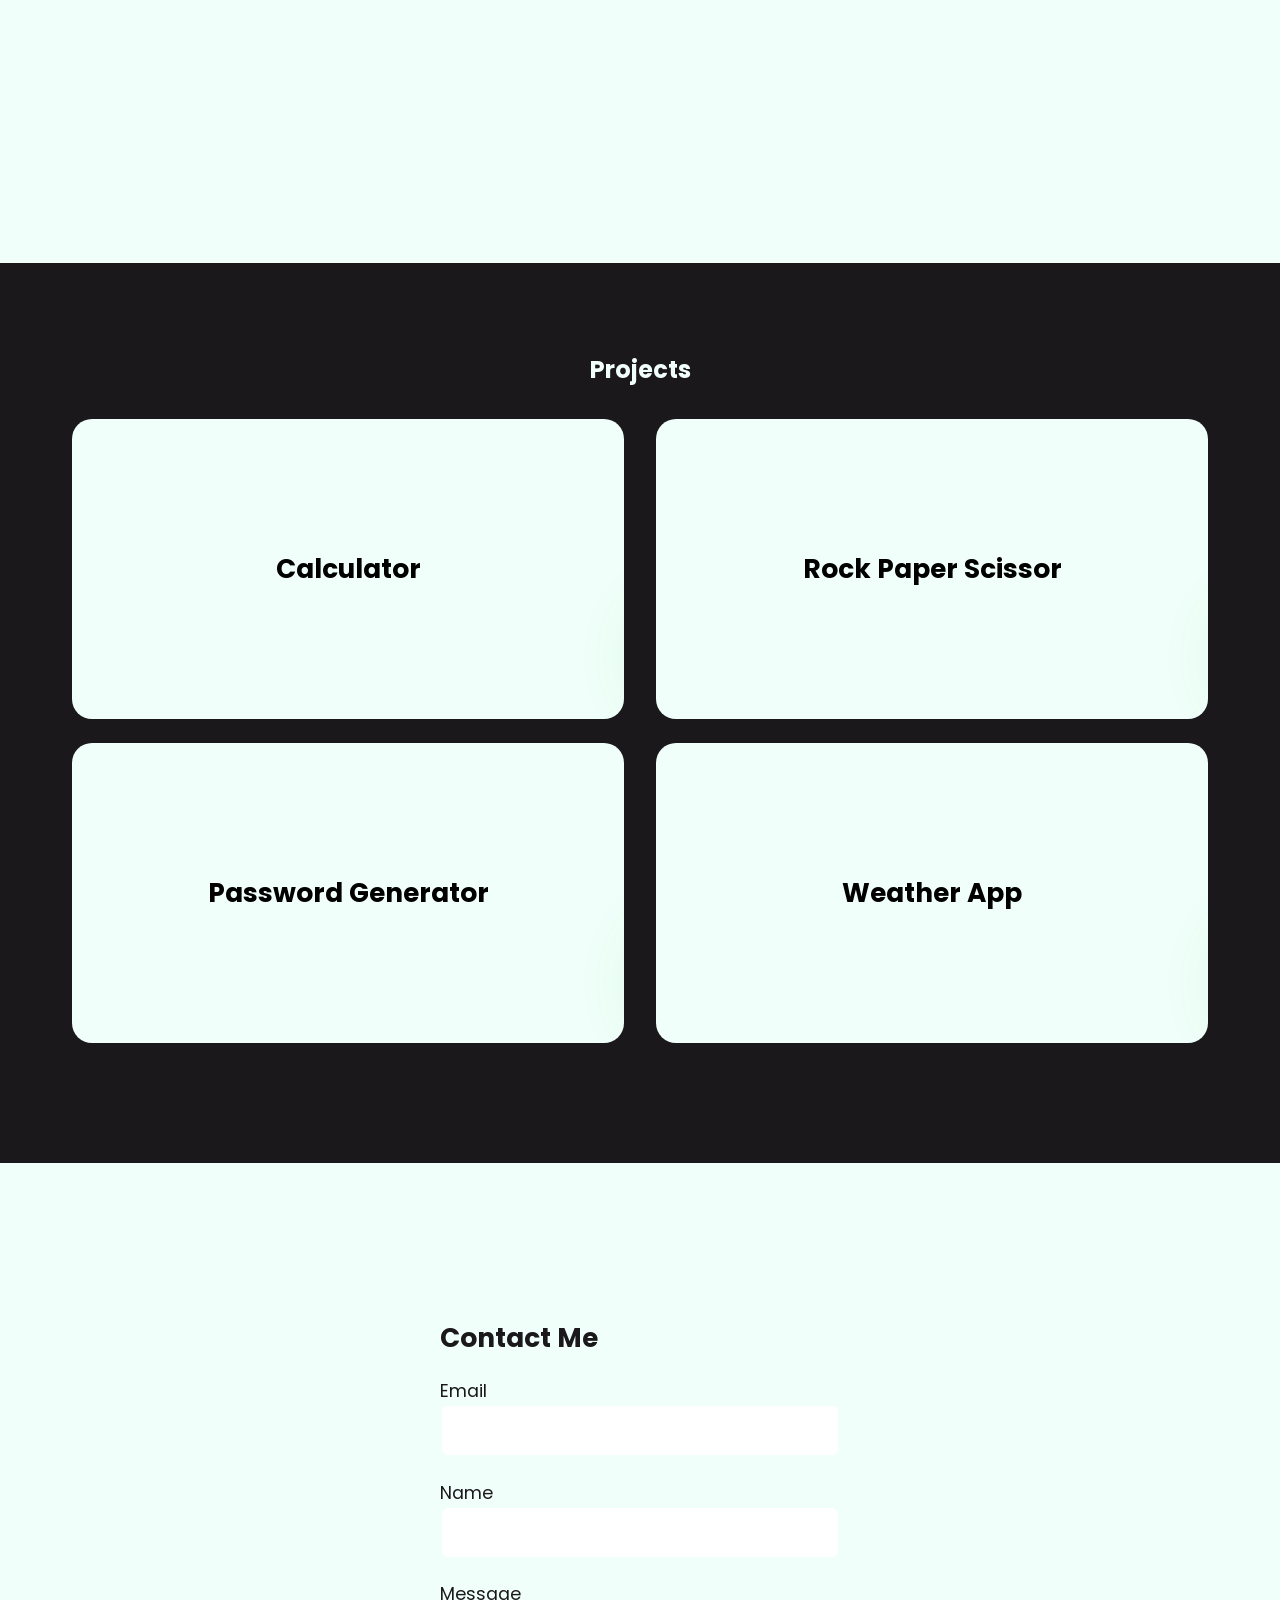
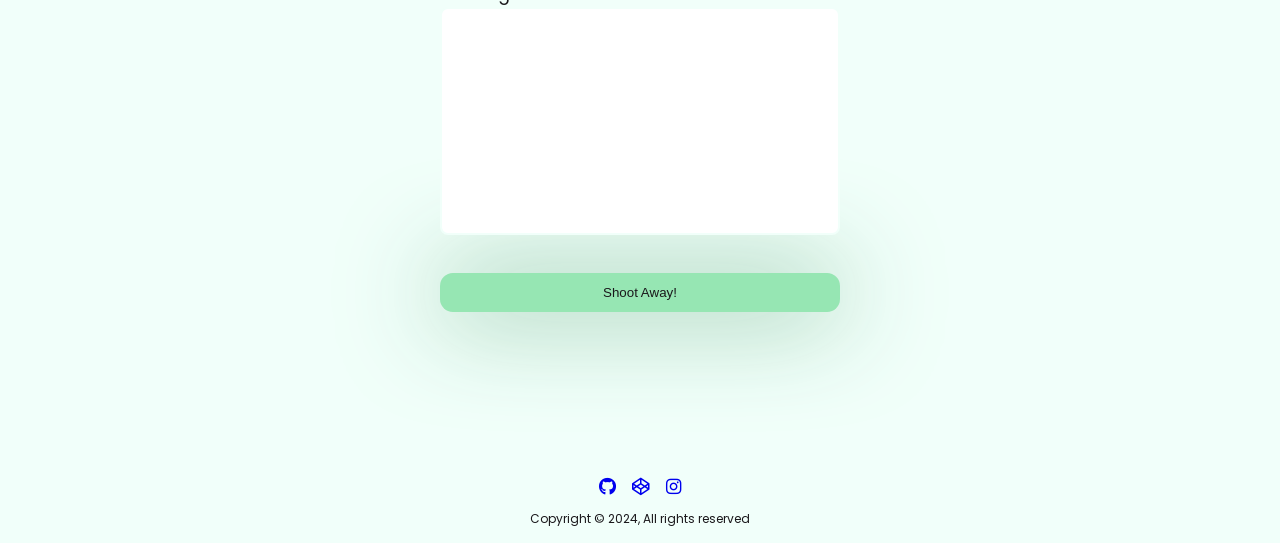
==== commit 072eda85: "minor changes" ====
--- a/index.html
+++ b/index.html
@@ -39,8 +39,7 @@
                 <a href="#home" class="downloadBtn">Download CV</a>
             </div>
             <div class="header-body right">
-                <p>I am also a son, a 16 y/o student who loves everything related to space, bikes, and puzzles...
-                    and I also love animals</p>
+                <p>I am a 17 y/o student with interest in programming, everything related to space, anything that has two wheels, puzzles and animals</p>
             </div>
         </div>
     </section>
